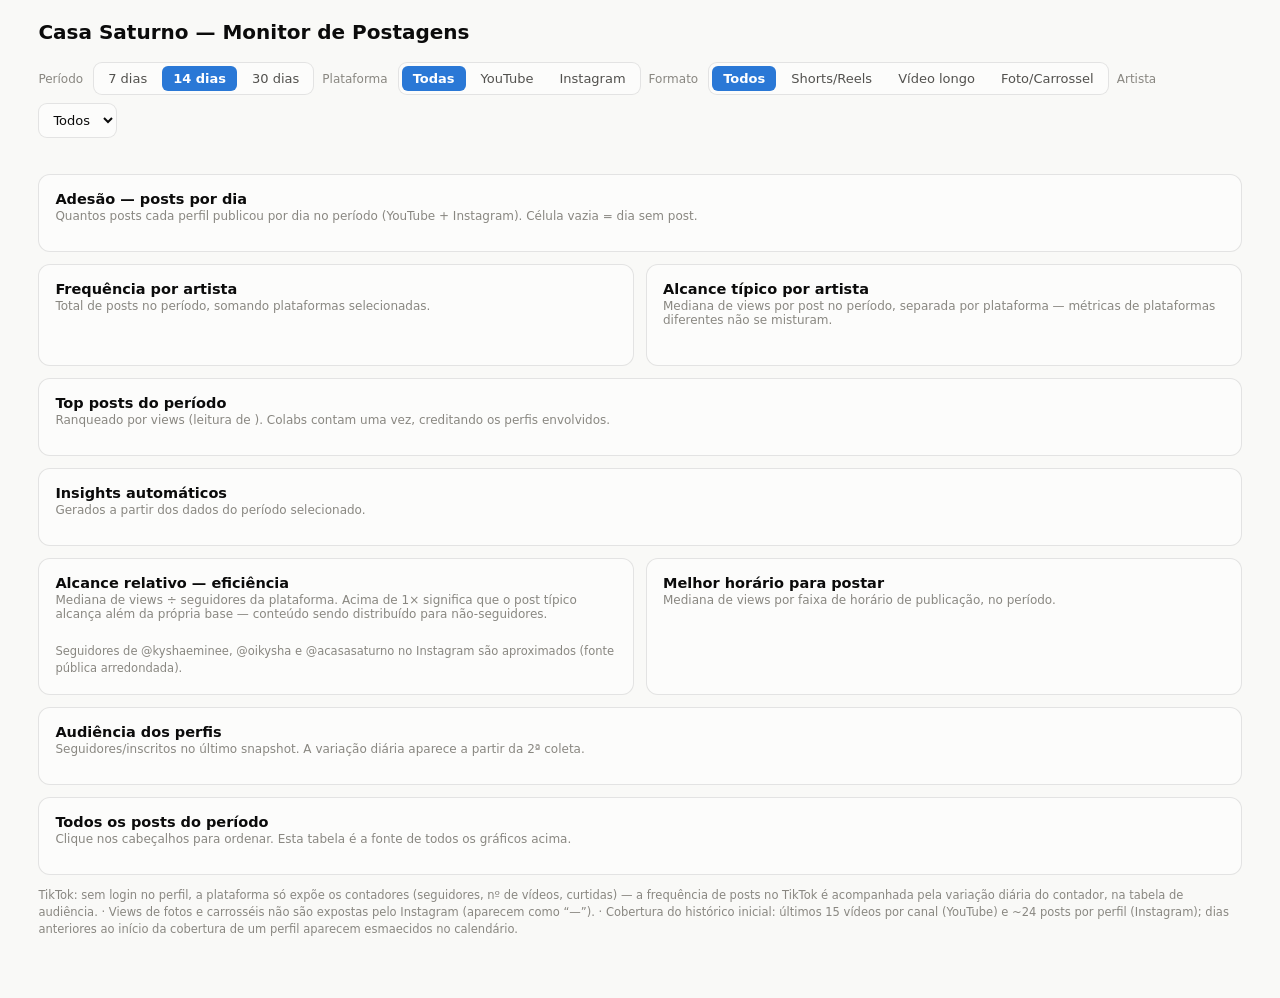
==== pipeline/painel_template.html @ 2ff4eaf6 "Pipeline versionado — bootstrap" ====
<!DOCTYPE html>
<html lang="pt-BR">
<head>
<meta charset="UTF-8">
<meta name="viewport" content="width=device-width, initial-scale=1.0">
<title>Casa Saturno — Monitor de Postagens</title>
<style>
.viz-root{
  color-scheme:light;
  --surface-1:#fcfcfb; --page:#f9f9f7;
  --ink-1:#0b0b0b; --ink-2:#52514e; --ink-3:#898781;
  --grid:#e1e0d9; --axis:#c3c2b7; --border:rgba(11,11,11,.10);
  --s-yt:#2a78d6; --s-ig:#eb6834; --s-tk:#1baf7a;
  --seq-100:#cde2fb; --seq-200:#9ec5f4; --seq-300:#6da7ec; --seq-450:#2a78d6; --seq-600:#184f95;
  --good:#0ca30c; --warning:#fab219; --serious:#ec835a; --critical:#d03b3b;
  --delta-good:#006300;
}
@media (prefers-color-scheme: dark){
  :root:where(:not([data-theme="light"])) .viz-root{
    color-scheme:dark;
    --surface-1:#1a1a19; --page:#0d0d0d;
    --ink-1:#ffffff; --ink-2:#c3c2b7; --ink-3:#898781;
    --grid:#2c2c2a; --axis:#383835; --border:rgba(255,255,255,.10);
    --s-yt:#3987e5; --s-ig:#d95926; --s-tk:#199e70;
    --seq-100:#0d366b; --seq-200:#184f95; --seq-300:#256abf; --seq-450:#3987e5; --seq-600:#86b6ef;
    --delta-good:#0ca30c;
  }
}
*{box-sizing:border-box;margin:0;padding:0}
body{font-family:system-ui,-apple-system,"Segoe UI",sans-serif;background:var(--page);color:var(--ink-1)}
.viz-root{background:var(--page);color:var(--ink-1);min-height:100vh;padding:20px clamp(12px,3vw,40px) 60px}
header{display:flex;flex-wrap:wrap;align-items:baseline;gap:10px 16px;margin-bottom:18px}
header h1{font-size:20px;font-weight:650}
header .sub{color:var(--ink-3);font-size:13px}
.filters{display:flex;flex-wrap:wrap;gap:8px;margin-bottom:18px;align-items:center}
.filters .lbl{font-size:12px;color:var(--ink-3);margin-right:2px}
.chipset{display:flex;gap:4px;background:var(--surface-1);border:1px solid var(--border);border-radius:9px;padding:3px}
.chip{border:none;background:transparent;color:var(--ink-2);font-size:13px;padding:5px 11px;border-radius:6px;cursor:pointer;font-family:inherit}
.chip.on{background:var(--seq-450);color:#fff;font-weight:600}
select{background:var(--surface-1);color:var(--ink-1);border:1px solid var(--border);border-radius:9px;padding:8px 10px;font-size:13px;font-family:inherit}
.kpis{display:grid;grid-template-columns:repeat(auto-fit,minmax(170px,1fr));gap:12px;margin-bottom:18px}
.tile{background:var(--surface-1);border:1px solid var(--border);border-radius:12px;padding:14px 16px}
.tile .lb{font-size:12.5px;color:var(--ink-2);margin-bottom:6px}
.tile .vl{font-size:30px;font-weight:650;line-height:1.05}
.tile .dt{font-size:12px;color:var(--ink-3);margin-top:5px}
.tile .dt .up{color:var(--delta-good);font-weight:600}
.tile .dt .down{color:var(--critical);font-weight:600}
.grid2{display:grid;grid-template-columns:1fr 1fr;gap:12px}
@media(max-width:900px){.grid2{grid-template-columns:1fr}}
.card{background:var(--surface-1);border:1px solid var(--border);border-radius:12px;padding:16px;margin-bottom:12px}
.card h2{font-size:14.5px;font-weight:650;margin-bottom:2px}
.card .hint{font-size:12px;color:var(--ink-3);margin-bottom:12px}
.legend{display:flex;gap:14px;font-size:12px;color:var(--ink-2);margin-bottom:10px;flex-wrap:wrap}
.legend .k{display:inline-flex;align-items:center;gap:5px}
.legend .sw{width:10px;height:10px;border-radius:2px;display:inline-block}
.legend .ln{width:14px;height:3px;border-radius:2px;display:inline-block}
table{width:100%;border-collapse:collapse;font-size:13px}
th{color:var(--ink-3);font-weight:600;text-align:left;padding:7px 8px;border-bottom:1px solid var(--grid);font-size:12px;cursor:pointer;white-space:nowrap}
td{padding:7px 8px;border-bottom:1px solid var(--grid);vertical-align:top}
td.num,th.num{text-align:right;font-variant-numeric:tabular-nums}
tr:hover td{background:color-mix(in oklab,var(--seq-100) 30%,transparent)}
a{color:inherit}
.pchip{display:inline-flex;align-items:center;gap:5px;font-size:12px;color:var(--ink-2);white-space:nowrap}
.pchip .dot{width:8px;height:8px;border-radius:50%}
.badge{display:inline-block;font-size:11px;font-weight:600;border-radius:5px;padding:1.5px 7px;white-space:nowrap}
.badge.hot{background:color-mix(in oklab,var(--good) 16%,transparent);color:var(--delta-good)}
.badge.colab{background:color-mix(in oklab,var(--seq-450) 14%,transparent);color:var(--seq-600)}
.insights{display:flex;flex-direction:column;gap:9px}
.insight{display:flex;gap:10px;font-size:13.5px;line-height:1.45;color:var(--ink-1)}
.insight .ic{flex:0 0 22px;height:22px;border-radius:6px;display:flex;align-items:center;justify-content:center;font-size:12px}
.ic.g{background:color-mix(in oklab,var(--good) 15%,transparent)}
.ic.w{background:color-mix(in oklab,var(--warning) 22%,transparent)}
.ic.r{background:color-mix(in oklab,var(--critical) 14%,transparent)}
.ic.b{background:color-mix(in oklab,var(--seq-450) 14%,transparent)}
.tooltip{position:fixed;pointer-events:none;background:var(--surface-1);border:1px solid var(--border);border-radius:9px;padding:9px 11px;font-size:12.5px;box-shadow:0 4px 16px rgba(0,0,0,.14);z-index:50;max-width:290px;display:none}
.tooltip .tv{font-weight:650;font-size:13.5px}
.tooltip .tl{color:var(--ink-2)}
.hm{display:grid;gap:2px;font-size:11px}
.hm .rowlb{color:var(--ink-2);font-size:12px;display:flex;align-items:center;padding-right:6px;white-space:nowrap}
.hm .cell{border-radius:4px;min-height:26px;display:flex;align-items:center;justify-content:center;font-weight:600;cursor:default}
.hm .collb{color:var(--ink-3);text-align:center;font-size:10.5px;padding-bottom:2px}
.footnote{font-size:11.5px;color:var(--ink-3);margin-top:10px;line-height:1.5}
.bars .brow{display:grid;grid-template-columns:150px 1fr 74px;align-items:center;gap:8px;margin-bottom:7px;font-size:13px}
.bars .blb{color:var(--ink-1);white-space:nowrap;overflow:hidden;text-overflow:ellipsis}
.bars .btrack{height:18px;display:flex;align-items:center}
.bars .bfill{height:18px;border-radius:0 4px 4px 0;min-width:2px}
.bars .bval{text-align:right;color:var(--ink-2);font-variant-numeric:tabular-nums;font-size:12.5px}
.toplist .titem{display:grid;grid-template-columns:26px 1fr auto;gap:10px;padding:8px 4px;border-bottom:1px solid var(--grid);align-items:center}
.toplist .rank{color:var(--ink-3);font-weight:600;font-size:13px;text-align:right}
.toplist .tmain{min-width:0}
.toplist .ttl{font-size:13.5px;white-space:nowrap;overflow:hidden;text-overflow:ellipsis}
.toplist .tmeta{font-size:12px;color:var(--ink-3);display:flex;gap:8px;flex-wrap:wrap;margin-top:2px}
.toplist .tviews{font-weight:650;font-size:14px;text-align:right;font-variant-numeric:tabular-nums}
.toplist .tsub{font-size:11px;color:var(--ink-3);text-align:right}

.grow{display:grid;grid-template-columns:150px 1fr;gap:8px;align-items:center;margin-bottom:9px}
.grow .glb{font-size:13px;white-space:nowrap;overflow:hidden;text-overflow:ellipsis}
.gline{display:grid;grid-template-columns:1fr 74px;align-items:center;gap:8px;margin-bottom:2px}
.gtrack{height:11px;display:flex;align-items:center}
.gfill{height:11px;border-radius:0 3px 3px 0;min-width:2px}
.gval{font-size:11.5px;color:var(--ink-2);font-variant-numeric:tabular-nums;text-align:right}
</style>
</head>
<body>
<div class="viz-root">
<header>
  <h1>Casa Saturno — Monitor de Postagens</h1>
  <span class="sub" id="subinfo"></span>
</header>

<div class="filters" role="toolbar" aria-label="Filtros">
  <span class="lbl">Período</span>
  <div class="chipset" id="fPeriodo">
    <button class="chip" data-v="7">7 dias</button>
    <button class="chip on" data-v="14">14 dias</button>
    <button class="chip" data-v="30">30 dias</button>
  </div>
  <span class="lbl">Plataforma</span>
  <div class="chipset" id="fPlat">
    <button class="chip on" data-v="*">Todas</button>
    <button class="chip" data-v="YouTube">YouTube</button>
    <button class="chip" data-v="Instagram">Instagram</button>
  </div>
  <span class="lbl">Formato</span>
  <div class="chipset" id="fFmt">
    <button class="chip on" data-v="*">Todos</button>
    <button class="chip" data-v="sr">Shorts/Reels</button>
    <button class="chip" data-v="vl">Vídeo longo</button>
    <button class="chip" data-v="fc">Foto/Carrossel</button>
  </div>
  <span class="lbl">Artista</span>
  <select id="fArt"><option value="*">Todos</option></select>
</div>

<div class="kpis" id="kpis"></div>

<div class="card">
  <h2>Adesão — posts por dia</h2>
  <div class="hint">Quantos posts cada perfil publicou por dia no período (YouTube + Instagram). Célula vazia = dia sem post.</div>
  <div id="heatmap"></div>
  <div class="footnote" id="hmNote"></div>
</div>

<div class="grid2">
  <div class="card">
    <h2>Frequência por artista</h2>
    <div class="hint">Total de posts no período, somando plataformas selecionadas.</div>
    <div class="legend" id="freqLegend"></div>
    <div class="bars" id="freqBars"></div>
  </div>
  <div class="card">
    <h2>Alcance típico por artista</h2>
    <div class="hint">Mediana de views por post no período, separada por plataforma — métricas de plataformas diferentes não se misturam.</div>
    <div class="legend" id="medLegend"></div>
    <div id="medBars"></div>
  </div>
</div>

<div class="card">
  <h2>Top posts do período</h2>
  <div class="hint">Ranqueado por views (leitura de <span id="topColeta"></span>). Colabs contam uma vez, creditando os perfis envolvidos.</div>
  <div class="toplist" id="topPosts"></div>
</div>

<div class="card">
  <h2>Insights automáticos</h2>
  <div class="hint">Gerados a partir dos dados do período selecionado.</div>
  <div class="insights" id="insights"></div>
</div>

<div class="grid2">
  <div class="card">
    <h2>Alcance relativo — eficiência</h2>
    <div class="hint">Mediana de views ÷ seguidores da plataforma. Acima de 1× significa que o post típico alcança além da própria base — conteúdo sendo distribuído para não-seguidores.</div>
    <div class="legend" id="relLegend"></div>
    <div id="relBars"></div>
    <div class="footnote">Seguidores de @kyshaeminee, @oikysha e @acasasaturno no Instagram são aproximados (fonte pública arredondada).</div>
  </div>
  <div class="card">
    <h2>Melhor horário para postar</h2>
    <div class="hint">Mediana de views por faixa de horário de publicação, no período.</div>
    <div class="bars" id="horaBars"></div>
  </div>
</div>

<div class="card">
  <h2>Audiência dos perfis</h2>
  <div class="hint">Seguidores/inscritos no último snapshot. A variação diária aparece a partir da 2ª coleta.</div>
  <div style="overflow-x:auto"><table id="tabCont"></table></div>
</div>

<div class="card">
  <h2>Todos os posts do período</h2>
  <div class="hint">Clique nos cabeçalhos para ordenar. Esta tabela é a fonte de todos os gráficos acima.</div>
  <div style="overflow-x:auto;max-height:480px;overflow-y:auto"><table id="tabPosts"></table></div>
</div>

<div class="footnote">
  TikTok: sem login no perfil, a plataforma só expõe os contadores (seguidores, nº de vídeos, curtidas) — a frequência de posts no TikTok é acompanhada pela variação diária do contador, na tabela de audiência. ·
  Views de fotos e carrosséis não são expostas pelo Instagram (aparecem como “—”). ·
  Cobertura do histórico inicial: últimos 15 vídeos por canal (YouTube) e ~24 posts por perfil (Instagram); dias anteriores ao início da cobertura de um perfil aparecem esmaecidos no calendário.
</div>
</div>
<div class="tooltip" id="tt"></div>
<script>
const DB = __DATA__;
const HOJE = "2026-08-18";
const ARTS = ["Kysha e Mine","Kysha","Mine","Evy Baddie","Fidelisx","Russin Oficial","Argentino","Kaka","Casa Saturno"];
const PCOL = {YouTube:"var(--s-yt)", Instagram:"var(--s-ig)", TikTok:"var(--s-tk)"};
// inicio de cobertura por (artista|plataforma) = data do post mais antigo não-fixado
const COV = {};
DB.posts.filter(p=>!p.fx).forEach(p=>{
  const k=p.a+"|"+p.p;
  if(!COV[k]||p.d<COV[k]) COV[k]=p.d;
});
let F = {per:14, plat:"*", art:"*", fmt:"*"};

const $=id=>document.getElementById(id);
const fmt=n=>n>=1e6?(n/1e6).toFixed(1).replace(".",",")+" mi":n>=1e3?(n/1e3).toFixed(n>=1e4?0:1).replace(".",",")+" mil":String(n);
const fmtI=n=>n.toLocaleString("pt-BR");
const dshort=d=>d.slice(8,10)+"/"+d.slice(5,7);
const addDays=(iso,n)=>{const dt=new Date(iso+"T12:00:00Z");dt.setUTCDate(dt.getUTCDate()+n);return dt.toISOString().slice(0,10);};
const median=a=>{if(!a.length)return 0;const s=[...a].sort((x,y)=>x-y);const m=Math.floor(s.length/2);return s.length%2?s[m]:(s[m-1]+s[m])/2;};

function periodo(){ return {ini:addDays(HOJE,-(F.per-1)), fim:HOJE}; }
function posts(){ // posts filtrados do período (exclui fixados fora do range naturalmente via data)
  const {ini,fim}=periodo();
  const fc=t=>["Short","Reel","Reel/Video"].includes(t)?"sr":t==="Vídeo longo"?"vl":"fc";
  return DB.posts.filter(p=>p.d>=ini&&p.d<=fim
    &&(F.plat==="*"||p.p===F.plat)
    &&(F.fmt==="*"||fc(p.t)===F.fmt)
    &&(F.art==="*"||p.a===F.art));
}
function dedup(list){ // colabs: 1 por id, credita perfis
  const m={};
  list.forEach(p=>{
    if(!m[p.id]) m[p.id]={...p, perfis:[p.a]};
    else { m[p.id].perfis.push(p.a); m[p.id].v=Math.max(m[p.id].v,p.v); }
  });
  return Object.values(m);
}

// ---------- tooltip ----------
const tt=$("tt");
function showTT(ev,html){ tt.innerHTML=html; tt.style.display="block"; moveTT(ev); }
function moveTT(ev){ const w=tt.offsetWidth,h=tt.offsetHeight;
  let x=ev.clientX+14,y=ev.clientY+12;
  if(x+w>innerWidth-8)x=ev.clientX-w-10; if(y+h>innerHeight-8)y=ev.clientY-h-10;
  tt.style.left=x+"px"; tt.style.top=y+"px"; }
function hideTT(){ tt.style.display="none"; }
function bindTT(el,html){ el.addEventListener("pointermove",e=>showTT(e,html)); el.addEventListener("pointerleave",hideTT); }

// ---------- KPIs ----------
function kpis(){
  const ps=posts(), dd=dedup(ps);
  const views=dd.reduce((s,p)=>s+p.v,0);
  const artsAtivos=new Set(ps.map(p=>p.a));
  const artsSel = F.art==="*" ? ARTS : [F.art];
  // sem postar ha 2+ dias (nas plataformas selecionadas)
  const lim=addDays(HOJE,-1);
  const inativos=artsSel.filter(a=>!DB.posts.some(p=>p.a===a&&p.d>=lim&&(F.plat==="*"||p.p===F.plat)));
  const medV=median(dd.filter(p=>p.v>0).map(p=>p.v));
  $("kpis").innerHTML=`
    <div class="tile"><div class="lb">Posts no período</div><div class="vl">${fmtI(dd.length)}</div><div class="dt">${fmtI(ps.length)} publicações contando colabs</div></div>
    <div class="tile"><div class="lb">Views acumuladas</div><div class="vl">${fmt(views)}</div><div class="dt">soma dos posts do período</div></div>
    <div class="tile"><div class="lb">Alcance típico</div><div class="vl">${fmt(Math.round(medV))}</div><div class="dt">mediana de views por post</div></div>
    <div class="tile"><div class="lb">Perfis ativos</div><div class="vl">${artsAtivos.size}<span style="font-size:16px;color:var(--ink-3)">/${artsSel.length}</span></div>
      <div class="dt">${inativos.length? "<span class='down'>"+inativos.length+" sem postar há 2+ dias</span>":"<span class='up'>todos postaram nas últimas 48h</span>"}</div></div>`;
}

// ---------- Heatmap ----------
function heatmap(){
  const {ini}=periodo();
  const dias=[]; for(let i=0;i<F.per;i++) dias.push(addDays(ini,i));
  const show = Math.min(F.per, 14); // mostra no máx. 14 colunas
  const ds = dias.slice(-show);
  const artsSel = F.art==="*" ? ARTS : [F.art];
  const cnt={};
  posts().forEach(p=>{ const k=p.a+"|"+p.d; cnt[k]=(cnt[k]||0)+1; });
  const max=Math.max(1,...Object.values(cnt));
  const grid=$("heatmap");
  grid.className="hm";
  grid.style.gridTemplateColumns=`minmax(110px,150px) repeat(${ds.length},1fr)`;
  let html=`<div></div>`+ds.map(d=>`<div class="collb">${dshort(d)}</div>`).join("");
  grid.innerHTML=html;
  artsSel.forEach(a=>{
    const row=document.createElement("div"); row.className="rowlb"; row.textContent=a; grid.appendChild(row);
    ds.forEach(d=>{
      const v=cnt[a+"|"+d]||0;
      // cobertura: existe alguma plataforma monitorada cujo histórico já alcança esse dia?
      const plats = F.plat==="*"?["YouTube","Instagram"]:[F.plat];
      const cob = plats.some(pl=>COV[a+"|"+pl] && COV[a+"|"+pl]<=d);
      const cell=document.createElement("div"); cell.className="cell";
      if(!cob){ cell.style.background="transparent"; cell.style.border="1px dashed var(--grid)"; cell.style.opacity=".45"; }
      else if(v===0){ cell.style.background="color-mix(in oklab, var(--grid) 42%, transparent)"; }
      else{
        const steps=["var(--seq-100)","var(--seq-200)","var(--seq-300)","var(--seq-450)","var(--seq-600)"];
        const idx=Math.min(steps.length-1, Math.ceil(v/max*steps.length)-1);
        cell.style.background=steps[idx];
        cell.textContent=v;
        cell.style.color = idx>=2 ? "#fff" : "var(--ink-1)";
      }
      bindTT(cell, `<div class="tv">${v} post${v===1?"":"s"}</div><div class="tl">${a} · ${dshort(d)}${cob?"":" · sem cobertura de histórico"}</div>`);
      grid.appendChild(cell);
    });
  });
  $("hmNote").textContent = F.per>14 ? "Mostrando os últimos 14 dias do período de "+F.per+" (limite visual do calendário)." : "";
}

// ---------- Barras genéricas ----------
function bars(el, rows, colorFn, valFmt){
  const max=Math.max(1,...rows.map(r=>r.v));
  el.innerHTML=rows.map(r=>`
    <div class="brow">
      <div class="blb" title="${r.l}">${r.l}</div>
      <div class="btrack">${r.segs
        ? r.segs.map(s=>`<div class="bfill" data-tt="${s.tt}" style="width:${s.v/max*100}%;background:${s.c};border-radius:0"></div>`).join("")
        : `<div class="bfill" style="width:${r.v/max*100}%;background:${colorFn(r)}"></div>`}
      </div>
      <div class="bval">${valFmt(r.v)}</div>
    </div>`).join("");
  el.querySelectorAll("[data-tt]").forEach(seg=>bindTT(seg, seg.dataset.tt));
}

function freq(){
  const ps=posts();
  const artsSel = F.art==="*" ? ARTS : [F.art];
  const rows=artsSel.map(a=>{
    const mine=ps.filter(p=>p.a===a);
    const yt=mine.filter(p=>p.p==="YouTube").length, ig=mine.filter(p=>p.p==="Instagram").length;
    const segs=[];
    if(yt) segs.push({v:yt,c:PCOL.YouTube,tt:`<div class='tv'>${yt} no YouTube</div><div class='tl'>${a}</div>`});
    if(ig) segs.push({v:ig,c:PCOL.Instagram,tt:`<div class='tv'>${ig} no Instagram</div><div class='tl'>${a}</div>`});
    // gap de 2px entre segmentos via margem
    segs.forEach((s,i)=>{ if(i>0) s.ml=1; });
    return {l:a, v:mine.length, segs:segs.length?segs:null};
  }).sort((x,y)=>y.v-x.v);
  bars($("freqBars"), rows, ()=> "var(--seq-450)", v=>fmtI(v)+(v===1?" post":" posts"));
  // gaps entre segmentos
  $("freqBars").querySelectorAll(".btrack").forEach(tr=>{
    [...tr.children].forEach((c,i)=>{ if(i>0) c.style.marginLeft="2px";
      if(i===tr.children.length-1) c.style.borderRadius="0 4px 4px 0"; });
  });
  $("freqLegend").innerHTML = F.plat==="*" ?
    `<span class="k"><span class="sw" style="background:${PCOL.YouTube}"></span>YouTube</span>
     <span class="k"><span class="sw" style="background:${PCOL.Instagram}"></span>Instagram</span>` : "";
}

function groupedBars(el, legEl, rows, valFmt){
  // rows: [{a, vals:[{p, v, extra}]}] — escala única pelo maior valor
  const max=Math.max(1,...rows.flatMap(r=>r.vals.map(x=>x.v)));
  el.innerHTML=rows.map(r=>`
    <div class="grow">
      <div class="glb" title="${r.a}">${r.a}</div>
      <div>${r.vals.map(x=>`
        <div class="gline">
          <div class="gtrack"><div class="gfill" data-tt="<div class='tv'>${valFmt(x.v)}</div><div class='tl'>${r.a} · ${x.p}${x.extra||""}</div>" style="width:${x.v/max*100}%;background:${PCOL[x.p]}"></div></div>
          <div class="gval">${valFmt(x.v)}</div>
        </div>`).join("")}
      </div>
    </div>`).join("");
  el.querySelectorAll("[data-tt]").forEach(seg=>bindTT(seg, seg.dataset.tt));
  const plats=["YouTube","Instagram","TikTok"].filter(p=>rows.some(r=>r.vals.some(x=>x.p===p)));
  legEl.innerHTML = plats.length>1 ? plats.map(p=>`<span class="k"><span class="sw" style="background:${PCOL[p]}"></span>${p}</span>`).join("") : "";
}
function medPorPlat(){
  const ps=posts().filter(p=>p.v>0);
  const artsSel = F.art==="*" ? ARTS : [F.art];
  const plats = F.plat==="*" ? ["YouTube","Instagram"] : [F.plat];
  return artsSel.map(a=>{
    const vals=plats.map(pl=>{
      const vs=ps.filter(p=>p.a===a&&p.p===pl).map(p=>p.v);
      return vs.length?{p:pl,v:Math.round(median(vs)),n:vs.length}:null;
    }).filter(Boolean);
    return vals.length?{a,vals}:null;
  }).filter(Boolean);
}
function medViews(){
  const rows=medPorPlat().map(r=>({a:r.a,vals:r.vals.map(x=>({...x,extra:" · "+x.n+" posts"}))}))
    .sort((x,y)=>Math.max(...y.vals.map(v=>v.v))-Math.max(...x.vals.map(v=>v.v)));
  groupedBars($("medBars"), $("medLegend"), rows, fmt);
}
function relViews(){
  const FOLW={};
  DB.contadores.forEach(c=>{FOLW[c.a+"|"+c.p]=c.seg;});
  const rows=medPorPlat().map(r=>{
    const vals=r.vals.map(x=>{
      const seg=FOLW[r.a+"|"+x.p];
      return seg?{p:x.p, v:x.v/seg, extra:" · "+fmt(x.v)+" views / "+fmt(seg)+" seguidores"}:null;
    }).filter(Boolean);
    return vals.length?{a:r.a,vals}:null;
  }).filter(Boolean)
    .sort((x,y)=>Math.max(...y.vals.map(v=>v.v))-Math.max(...x.vals.map(v=>v.v)));
  groupedBars($("relBars"), $("relLegend"), rows, v=>(v>=10?v.toFixed(0):v>=0.2?v.toFixed(1):v.toFixed(2)).replace(".",",")+"\u00d7");
}</script>
<script>
// ---------- Top posts ----------
function topPosts(){
  const dd=dedup(posts()).filter(p=>p.v>0).sort((a,b)=>b.v-a.v).slice(0,10);
  // mediana por artista p/ badge "acima do normal"
  const medArt={};
  ARTS.forEach(a=>{ medArt[a]=median(dedup(posts()).filter(p=>p.a===a&&p.v>0).map(p=>p.v)); });
  const el=$("topPosts");
  el.innerHTML="";
  dd.forEach((p,i)=>{
    const div=document.createElement("div"); div.className="titem";
    const hot = medArt[p.a]>0 && p.v>=2*medArt[p.a] && dedup(posts()).filter(x=>x.a===p.a&&x.v>0).length>=4;
    const rank=document.createElement("div"); rank.className="rank"; rank.textContent=(i+1);
    const main=document.createElement("div"); main.className="tmain";
    const ttl=document.createElement("div"); ttl.className="ttl";
    const lk=document.createElement("a"); lk.href=p.u; lk.target="_blank"; lk.rel="noopener";
    lk.textContent=p.ti||"(sem título)"; ttl.appendChild(lk);
    const meta=document.createElement("div"); meta.className="tmeta";
    const chip=document.createElement("span"); chip.className="pchip";
    const dot=document.createElement("span"); dot.className="dot"; dot.style.background=PCOL[p.p];
    chip.appendChild(dot); chip.appendChild(document.createTextNode(p.p+" · "+p.perfis.join(" + ")+" · "+dshort(p.d)+" "+p.h));
    meta.appendChild(chip);
    if(p.perfis.length>1){const b=document.createElement("span");b.className="badge colab";b.textContent="colab";meta.appendChild(b);}
    if(hot){const b=document.createElement("span");b.className="badge hot";b.textContent="acima do normal do perfil";meta.appendChild(b);}
    main.appendChild(ttl); main.appendChild(meta);
    const right=document.createElement("div");
    right.innerHTML=`<div class="tviews">${fmt(p.v)}</div><div class="tsub">${fmtI(p.l)} likes${p.c?" · "+fmtI(p.c)+" com.":""}</div>`;
    div.appendChild(rank);div.appendChild(main);div.appendChild(right);
    el.appendChild(div);
  });
  if(!dd.length) el.innerHTML="<div class='hint'>Sem posts com views no período/filtro selecionado.</div>";
}

// ---------- Insights ----------
function insights(){
  const dd=dedup(posts()); const out=[];
  const add=(cls,icon,html)=>out.push(`<div class="insight"><div class="ic ${cls}">${icon}</div><div>${html}</div></div>`);
  const comViews=dd.filter(p=>p.v>0);
  // 1. destaque
  if(comViews.length){
    const top=comViews.reduce((a,b)=>a.v>b.v?a:b);
    add("g","★",`<strong>Post do período:</strong> “${top.ti}” (${top.perfis.join(" + ")}, ${top.p}, ${dshort(top.d)}) — <strong>${fmt(top.v)} views</strong> e ${fmtI(top.l)} likes.`);
  }
  // 2. acima do normal
  const medArt={};
  ARTS.forEach(a=>{ const vs=comViews.filter(p=>p.a===a).map(p=>p.v); if(vs.length>=4) medArt[a]=median(vs); });
  const hots=comViews.filter(p=>medArt[p.a]&&p.v>=2*medArt[p.a]).sort((a,b)=>b.v/medArt[b.a]-a.v/medArt[a.a]);
  if(hots.length){
    const h=hots[0];
    add("g","▲",`<strong>${hots.length} post${hots.length>1?"s rodaram":" rodou"} acima do normal</strong> (2× a mediana do próprio perfil). Maior salto: “${h.ti}” de ${h.a} fez <strong>${(h.v/medArt[h.a]).toFixed(1).replace(".",",")}×</strong> o alcance típico do perfil — vale entender o formato e repetir.`);
  }
  // 3. inatividade
  const lim=addDays(HOJE,-1);
  const artsSel=F.art==="*"?ARTS:[F.art];
  const inat=artsSel.map(a=>{
    const ult=DB.posts.filter(p=>p.a===a&&(F.plat==="*"||p.p===F.plat)&&!p.fx).map(p=>p.d).sort().pop();
    return {a, ult};
  }).filter(x=>x.ult&&x.ult<lim);
  if(inat.length) add("r","!",`<strong>Sem postar há 2+ dias:</strong> ${inat.map(x=>`${x.a} (último em ${dshort(x.ult)})`).join(", ")}.`);
  // 4. consistencia
  if(F.art==="*"){
    const diasPorArt={};
    posts().forEach(p=>{ (diasPorArt[p.a]=diasPorArt[p.a]||new Set()).add(p.d); });
    const rank=Object.entries(diasPorArt).map(([a,s])=>[a,s.size]).sort((x,y)=>y[1]-x[1]);
    if(rank.length){
      add("b","◆",`<strong>Mais consistente:</strong> ${rank[0][0]} postou em <strong>${rank[0][1]} dos ${Math.min(F.per,14+F.per-14)} dias</strong> do período${rank[1]?`; ${rank[1][0]} vem logo atrás com ${rank[1][1]}`:""}.`);
    }
  }
  // 5. horario
  const faixas={"manhã (6–12h)":[6,12],"tarde (12–18h)":[12,18],"noite (18–24h)":[18,24]};
  const medF=Object.entries(faixas).map(([n,[i,f]])=>{
    const vs=comViews.filter(p=>{const h=+p.h.slice(0,2);return h>=i&&h<f;}).map(p=>p.v);
    return {n, m:median(vs), q:vs.length};
  }).filter(x=>x.q>=5).sort((a,b)=>b.m-a.m);
  if(medF.length>=2){
    const pct=Math.round((medF[0].m/medF[medF.length-1].m-1)*100);
    add("b","◔",`<strong>Horário rende diferente:</strong> posts da ${medF[0].n} têm mediana de ${fmt(Math.round(medF[0].m))} views — ${pct}% acima da faixa mais fraca (${medF[medF.length-1].n}).`);
  }
  // 6. colabs
  const colabs=dd.filter(p=>p.perfis.length>1&&p.v>0);
  const solo=dd.filter(p=>p.perfis.length===1&&p.v>0);
  if(colabs.length>=3&&solo.length>=5){
    const mc=median(colabs.map(p=>p.v)), ms=median(solo.map(p=>p.v));
    if(mc>ms*1.3) add("g","⇄",`<strong>Colabs puxam alcance:</strong> mediana de ${fmt(Math.round(mc))} views contra ${fmt(Math.round(ms))} dos posts solo (${(mc/ms).toFixed(1).replace(".",",")}×) no período.`);
  }
  // 7. eficiencia
  if(F.art==="*"){
    const FOLW={}; DB.contadores.forEach(c=>{FOLW[c.a+"|"+c.p]=c.seg;});
    const effs=[];
    ARTS.forEach(a=>["YouTube","Instagram"].forEach(pl=>{
      const vs=comViews.filter(p=>p.a===a&&p.p===pl).map(p=>p.v);
      const seg=FOLW[a+"|"+pl];
      if(vs.length>=4&&seg) effs.push({a,pl,e:median(vs)/seg});
    }));
    effs.sort((x,y)=>y.e-x.e);
    if(effs.length&&effs[0].e>1.5){
      const e=effs[0];
      add("g","◎",`<strong>Alcance mais eficiente:</strong> ${e.a} no ${e.pl} — o post típico alcança <strong>${e.e.toFixed(1).replace(".",",")}×</strong> a base de seguidores do perfil. O algoritmo está distribuindo esse conteúdo para fora da bolha.`);
    }
  }
  $("insights").innerHTML=out.join("")||"<div class='hint'>Sem dados suficientes no filtro atual.</div>";
}

// ---------- Horários ----------
function horarios(){
  const comViews=dedup(posts()).filter(p=>p.v>0);
  const faixas=[["0–6h",0,6],["6–9h",6,9],["9–12h",9,12],["12–15h",12,15],["15–18h",15,18],["18–21h",18,21],["21–24h",21,24]];
  const rows=faixas.map(([n,i,f])=>{
    const vs=comViews.filter(p=>{const h=+p.h.slice(0,2);return h>=i&&h<f;}).map(p=>p.v);
    return {l:n+" · "+vs.length+" post"+(vs.length===1?"":"s"), v:Math.round(median(vs)), q:vs.length};
  }).filter(r=>r.v>0&&r.q>=5);
  bars($("horaBars"), rows, ()=>"var(--seq-450)", fmt);
}

// ---------- Contadores ----------
function contadores(){
  const t=$("tabCont");
  const rows=DB.contadores.filter(c=>F.art==="*"||c.a===F.art);
  t.innerHTML="<tr><th>Perfil</th><th>Plataforma</th><th class='num'>Seguidores</th><th class='num'>Total de posts</th><th class='num'>Δ dia</th></tr>"+
    rows.sort((a,b)=>b.seg-a.seg).map(c=>
      `<tr><td>${c.a} <span style="color:var(--ink-3)">@${c.h}</span></td>
       <td><span class="pchip"><span class="dot" style="background:${PCOL[c.p]}"></span>${c.p}</span></td>
       <td class="num">${fmt(c.seg)}</td><td class="num">${c.tot?fmtI(c.tot):"—"}</td>
       <td class="num" style="color:var(--ink-3)">1ª coleta</td></tr>`).join("");
}

// ---------- Tabela ----------
let sortK="v", sortAsc=false;
function tabela(){
  const dd=dedup(posts());
  const cols=[["d","Data"],["a","Perfis"],["p","Plataforma"],["t","Tipo"],["ti","Título/Legenda"],["v","Views"],["l","Likes"],["c","Coment."]];
  dd.sort((a,b)=>{
    let x=a[sortK],y=b[sortK];
    if(sortK==="a"){x=a.perfis.join();y=b.perfis.join();}
    if(typeof x==="string") return sortAsc?x.localeCompare(y):y.localeCompare(x);
    return sortAsc?x-y:y-x;
  });
  const t=$("tabPosts");
  t.innerHTML="<tr>"+cols.map(([k,n])=>`<th class="${['v','l','c'].includes(k)?'num':''}" data-k="${k}">${n}${sortK===k?(sortAsc?" ↑":" ↓"):""}</th>`).join("")+"</tr>";
  dd.forEach(p=>{
    const tr=document.createElement("tr");
    const tdT=document.createElement("td");
    const a=document.createElement("a");a.href=p.u;a.target="_blank";a.rel="noopener";
    a.textContent=p.ti||"(sem título)";tdT.appendChild(a);
    if(p.fx){const b=document.createElement("span");b.className="badge colab";b.textContent="fixado";b.style.marginLeft="6px";tdT.appendChild(b);}
    tr.innerHTML=`<td style="white-space:nowrap">${dshort(p.d)} ${p.h}</td><td>${p.perfis.join(" + ")}</td>
      <td><span class="pchip"><span class="dot" style="background:${PCOL[p.p]}"></span>${p.p}</span></td><td>${p.t}</td>`;
    tr.appendChild(tdT);
    tr.innerHTML+=`<td class="num">${p.v?fmtI(p.v):"—"}</td><td class="num">${fmtI(p.l)}</td><td class="num">${p.c?fmtI(p.c):"—"}</td>`;
    t.appendChild(tr);
  });
  t.querySelectorAll("th").forEach(th=>th.onclick=()=>{
    const k=th.dataset.k;
    if(sortK===k) sortAsc=!sortAsc; else {sortK=k;sortAsc=false;}
    tabela();
  });
}

// ---------- Render geral ----------
function render(){
  kpis();heatmap();freq();medViews();relViews();topPosts();insights();horarios();contadores();tabela();
  const {ini,fim}=periodo();
  $("subinfo").textContent=`Período: ${dshort(ini)} a ${dshort(fim)} · Última coleta: ${DB.coleta.slice(8,10)}/${DB.coleta.slice(5,7)} ${DB.coleta.slice(11)}`;
  $("topColeta").textContent=DB.coleta.slice(8,10)+"/"+DB.coleta.slice(5,7)+" "+DB.coleta.slice(11);
}
// filtros
document.querySelectorAll("#fPeriodo .chip").forEach(b=>b.onclick=()=>{
  document.querySelectorAll("#fPeriodo .chip").forEach(x=>x.classList.remove("on"));
  b.classList.add("on");F.per=+b.dataset.v;render();});
document.querySelectorAll("#fPlat .chip").forEach(b=>b.onclick=()=>{
  document.querySelectorAll("#fPlat .chip").forEach(x=>x.classList.remove("on"));
  b.classList.add("on");F.plat=b.dataset.v;render();});
document.querySelectorAll("#fFmt .chip").forEach(b=>b.onclick=()=>{
  document.querySelectorAll("#fFmt .chip").forEach(x=>x.classList.remove("on"));
  b.classList.add("on");F.fmt=b.dataset.v;render();});
ARTS.forEach(a=>{const o=document.createElement("option");o.value=a;o.textContent=a;$("fArt").appendChild(o);});
$("fArt").onchange=e=>{F.art=e.target.value;render();};
render();
</script>
</body>
</html>
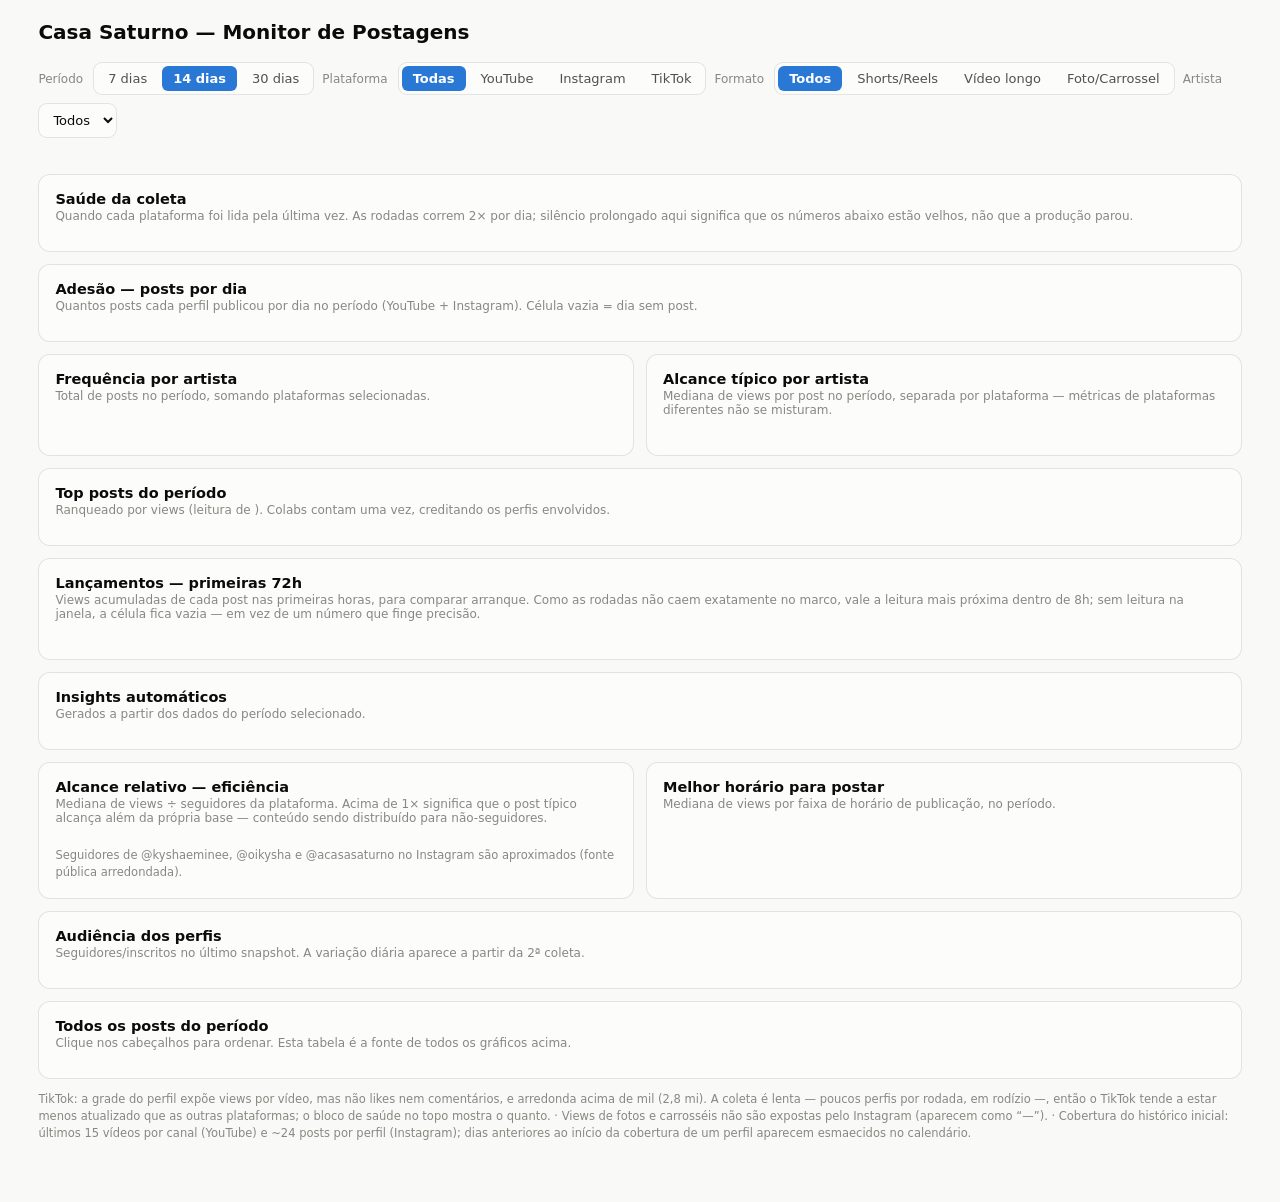
==== commit 7c3864ba: "Painel: saude da coleta e lancamentos nas primeiras 72h" ====
--- a/pipeline/painel_template.html
+++ b/pipeline/painel_template.html
@@ -99,6 +99,29 @@
 .gtrack{height:11px;display:flex;align-items:center}
 .gfill{height:11px;border-radius:0 3px 3px 0;min-width:2px}
 .gval{font-size:11.5px;color:var(--ink-2);font-variant-numeric:tabular-nums;text-align:right}
+
+/* saude da coleta */
+.saudegrid{display:grid;grid-template-columns:repeat(auto-fit,minmax(200px,1fr));gap:10px}
+.sd{border:1px solid var(--border);border-radius:10px;padding:12px 14px;background:var(--page)}
+.sd .top{display:flex;align-items:center;gap:7px;margin-bottom:8px}
+.sd .dot{width:9px;height:9px;border-radius:2px;flex:none}
+.sd .nome{font-size:13px;font-weight:600}
+.sd .quando{font-size:22px;font-weight:650;line-height:1.05;font-variant-numeric:tabular-nums}
+.sd .det{font-size:11.5px;color:var(--ink-3);margin-top:5px}
+.sd .est{display:inline-flex;align-items:center;gap:5px;font-size:11.5px;font-weight:600;margin-top:9px;
+         padding:3px 9px;border-radius:20px;color:var(--ink-1);
+         background:color-mix(in srgb,var(--c) 16%,transparent);
+         border:1px solid color-mix(in srgb,var(--c) 45%,transparent)}
+.sd .est .ic{font-size:10.5px;line-height:1;color:var(--c)}
+.est.ok{--c:var(--good)} .est.wa{--c:var(--warning)}
+.est.se{--c:var(--serious)} .est.cr{--c:var(--critical)}
+/* lancamentos */
+.lanc td.mk{font-variant-numeric:tabular-nums}
+.lanc .vazio{color:var(--ink-3)}
+.lanc td:first-child{max-width:320px}
+.lanc .tit,.lanc .art{display:block;overflow:hidden;text-overflow:ellipsis;white-space:nowrap}
+.lanc .art{font-size:11.5px;color:var(--ink-3)}
+@media(max-width:600px){.lanc td:first-child{max-width:150px}}
 </style>
 </head>
 <body>
@@ -120,6 +143,7 @@
     <button class="chip on" data-v="*">Todas</button>
     <button class="chip" data-v="YouTube">YouTube</button>
     <button class="chip" data-v="Instagram">Instagram</button>
+    <button class="chip" data-v="TikTok">TikTok</button>
   </div>
   <span class="lbl">Formato</span>
   <div class="chipset" id="fFmt">
@@ -133,6 +157,12 @@
 </div>
 
 <div class="kpis" id="kpis"></div>
+
+<div class="card">
+  <h2>Saúde da coleta</h2>
+  <div class="hint">Quando cada plataforma foi lida pela última vez. As rodadas correm 2× por dia; silêncio prolongado aqui significa que os números abaixo estão velhos, não que a produção parou.</div>
+  <div class="saudegrid" id="saude"></div>
+</div>
 
 <div class="card">
   <h2>Adesão — posts por dia</h2>
@@ -163,6 +193,13 @@
 </div>
 
 <div class="card">
+  <h2>Lançamentos — primeiras 72h</h2>
+  <div class="hint">Views acumuladas de cada post nas primeiras horas, para comparar arranque. Como as rodadas não caem exatamente no marco, vale a leitura mais próxima dentro de 8h; sem leitura na janela, a célula fica vazia — em vez de um número que finge precisão.</div>
+  <div style="overflow-x:auto"><table class="lanc" id="tabLanc"></table></div>
+  <div class="footnote" id="lancNote"></div>
+</div>
+
+<div class="card">
   <h2>Insights automáticos</h2>
   <div class="hint">Gerados a partir dos dados do período selecionado.</div>
   <div class="insights" id="insights"></div>
@@ -196,7 +233,7 @@
 </div>
 
 <div class="footnote">
-  TikTok: sem login no perfil, a plataforma só expõe os contadores (seguidores, nº de vídeos, curtidas) — a frequência de posts no TikTok é acompanhada pela variação diária do contador, na tabela de audiência. ·
+  TikTok: a grade do perfil expõe views por vídeo, mas não likes nem comentários, e arredonda acima de mil (2,8 mi). A coleta é lenta — poucos perfis por rodada, em rodízio —, então o TikTok tende a estar menos atualizado que as outras plataformas; o bloco de saúde no topo mostra o quanto. ·
   Views de fotos e carrosséis não são expostas pelo Instagram (aparecem como “—”). ·
   Cobertura do histórico inicial: últimos 15 vídeos por canal (YouTube) e ~24 posts por perfil (Instagram); dias anteriores ao início da cobertura de um perfil aparecem esmaecidos no calendário.
 </div>
@@ -551,9 +588,65 @@
   });
 }
 
+// ---------- Saude da coleta ----------
+function saude(){
+  const agora=new Date(DB.coleta.replace(" ","T"));
+  $("saude").innerHTML=(DB.saude||[]).map(s=>{
+    const h = s.ul ? (agora-new Date(s.ul.replace(" ","T")))/36e5 : null;
+    let est,cls,ic;
+    if(h===null)      {est="sem leitura";    cls="cr"; ic="\u2715";}
+    else if(h<=26)    {est="em dia";         cls="ok"; ic="\u2713";}
+    else if(h<=50)    {est="atrasado";       cls="wa"; ic="!";}
+    else if(h<=120)   {est="muito atrasado"; cls="se"; ic="!!";}
+    else              {est="parado";         cls="cr"; ic="\u2715";}
+    const quando = h===null ? "\u2014"
+      : h<1  ? "agora h\u00e1 pouco"
+      : h<24 ? "h\u00e1 "+Math.round(h)+"h"
+      : "h\u00e1 "+Math.floor(h/24)+"d "+Math.round(h%24)+"h";
+    const carimbo = s.ul ? dshort(s.ul.slice(0,10))+" "+s.ul.slice(11) : "nunca lido";
+    return `<div class="sd"><div class="top"><span class="dot" style="background:${PCOL[s.p]||"var(--ink-3)"}"></span><span class="nome">${s.p}</span></div>`
+      + `<div class="quando">${quando}</div>`
+      + `<div class="det">${carimbo} \u00b7 ${fmtI(s.n)} posts na base</div>`
+      + `<div class="est ${cls}"><span class="ic">${ic}</span>${est}</div></div>`;
+  }).join("") || `<div class="det">sem dados de leitura</div>`;
+}
+
+// ---------- Lancamentos: primeiras 72h ----------
+function lancamentos(){
+  // colabs: um post aparece uma vez, creditando os perfis envolvidos (como no Top posts)
+  const bruto=(DB.lanc||[]).filter(x=>(F.plat==="*"||x.p===F.plat) && (F.art==="*"||x.a===F.art));
+  const m={}; bruto.forEach(x=>{
+    const k=x.p+"|"+x.id;
+    if(!m[k]) m[k]={...x, perfis:[x.a]};
+    else { m[k].perfis.push(x.a);
+           m[k].v=Math.max(m[k].v,x.v);
+           m[k].mh=(m[k].m||[]).map((v,i)=> v==null?(x.mh||[])[i]:(m[k].mh||[])[i]);
+           m[k].m=m[k].m.map((v,i)=> v==null?x.m[i] : (x.m[i]==null?v:Math.max(v,x.m[i]))); }
+  });
+  const L=Object.values(m).sort((a,b)=>(b.m[0]||0)-(a.m[0]||0));
+  // a leitura raramente cai no marco exato: o title diz a idade real, para o
+  // numero nunca fingir uma precisao que a cadencia das rodadas nao permite
+  const cel=(v,i)=> v==null ? `<td class="num mk vazio">\u2014</td>`
+    : `<td class="num mk" title="leitura feita ${i}h ap\u00f3s a publica\u00e7\u00e3o">${fmtI(v)}</td>`;
+  const linhas=L.slice(0,25).map(x=>{
+    const tit=x.ti||x.id;
+    return `<tr><td><a href="${x.u}" target="_blank" rel="noopener"><span class="tit">${tit}</span></a>`
+      + `<span class="art"><span class="dot" style="display:inline-block;width:7px;height:7px;border-radius:2px;background:${PCOL[x.p]};margin-right:5px"></span>${(x.perfis||[x.a]).join(" + ")} \u00b7 ${x.t||""}</span></td>`
+      + `<td class="num">${dshort(x.d)} ${x.h}</td>` + cel(x.m[0],(x.mh||[])[0]) + cel(x.m[1],(x.mh||[])[1]) + cel(x.m[2],(x.mh||[])[2])
+      + `<td class="num mk">${fmtI(x.v)}</td></tr>`;
+  }).join("");
+  $("tabLanc").innerHTML = L.length
+    ? `<thead><tr><th>Post</th><th class="num">Publicado</th><th class="num">24h</th><th class="num">48h</th><th class="num">72h</th><th class="num">Agora</th></tr></thead><tbody>${linhas}</tbody>`
+    : `<tbody><tr><td class="vazio">Nenhum lan\u00e7amento com leitura de trajet\u00f3ria no filtro atual.</td></tr></tbody>`;
+  const comple=L.filter(x=>x.m[0]!=null).length;
+  $("lancNote").textContent = L.length
+    ? `${L.length} posts dos \u00faltimos 7 dias com trajet\u00f3ria registrada \u00b7 ${comple} j\u00e1 com marco de 24h \u00b7 ordenado pelo arranque de 24h.`
+    : "";
+}
+
 // ---------- Render geral ----------
 function render(){
-  kpis();heatmap();freq();medViews();relViews();topPosts();insights();horarios();contadores();tabela();
+  saude();kpis();heatmap();freq();medViews();relViews();topPosts();lancamentos();insights();horarios();contadores();tabela();
   const {ini,fim}=periodo();
   $("subinfo").textContent=`Período: ${dshort(ini)} a ${dshort(fim)} · Última coleta: ${DB.coleta.slice(8,10)}/${DB.coleta.slice(5,7)} ${DB.coleta.slice(11)}`;
   $("topColeta").textContent=DB.coleta.slice(8,10)+"/"+DB.coleta.slice(5,7)+" "+DB.coleta.slice(11);
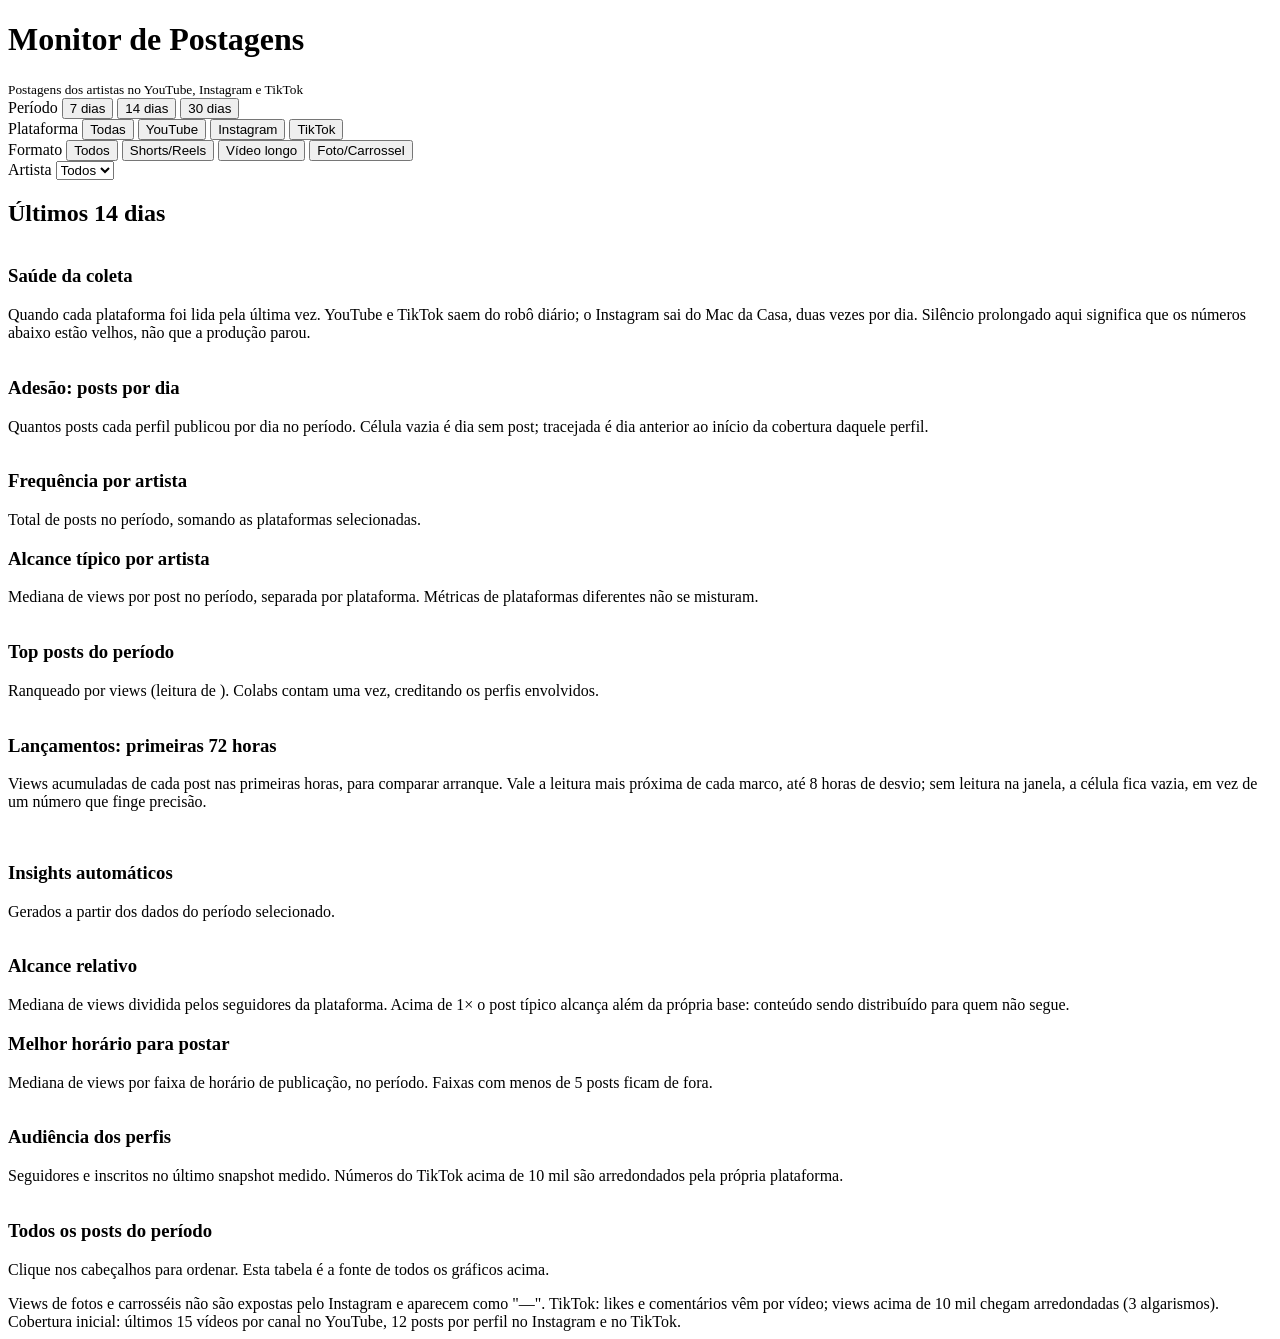
==== commit dd41e103: "Painel do monitor sobre o Saturno DS v1.0 (piloto do padrão visual) - pipeline/ds/: cópia vendorizad" ====
--- a/pipeline/painel_template.html
+++ b/pipeline/painel_template.html
@@ -3,247 +3,163 @@
 <head>
 <meta charset="UTF-8">
 <meta name="viewport" content="width=device-width, initial-scale=1.0">
-<title>Casa Saturno — Monitor de Postagens</title>
+<title>Monitor de Postagens — Casa Saturno</title>
+<link rel="preconnect" href="https://fonts.gstatic.com" crossorigin>
+<link rel="stylesheet" href="https://fonts.googleapis.com/css2?family=Bakbak+One&family=Kanit:wght@400;500;600&display=swap">
 <style>
-.viz-root{
-  color-scheme:light;
-  --surface-1:#fcfcfb; --page:#f9f9f7;
-  --ink-1:#0b0b0b; --ink-2:#52514e; --ink-3:#898781;
-  --grid:#e1e0d9; --axis:#c3c2b7; --border:rgba(11,11,11,.10);
-  --s-yt:#2a78d6; --s-ig:#eb6834; --s-tk:#1baf7a;
-  --seq-100:#cde2fb; --seq-200:#9ec5f4; --seq-300:#6da7ec; --seq-450:#2a78d6; --seq-600:#184f95;
-  --good:#0ca30c; --warning:#fab219; --serious:#ec835a; --critical:#d03b3b;
-  --delta-good:#006300;
-}
-@media (prefers-color-scheme: dark){
-  :root:where(:not([data-theme="light"])) .viz-root{
-    color-scheme:dark;
-    --surface-1:#1a1a19; --page:#0d0d0d;
-    --ink-1:#ffffff; --ink-2:#c3c2b7; --ink-3:#898781;
-    --grid:#2c2c2a; --axis:#383835; --border:rgba(255,255,255,.10);
-    --s-yt:#3987e5; --s-ig:#d95926; --s-tk:#199e70;
-    --seq-100:#0d366b; --seq-200:#184f95; --seq-300:#256abf; --seq-450:#3987e5; --seq-600:#86b6ef;
-    --delta-good:#0ca30c;
-  }
-}
-*{box-sizing:border-box;margin:0;padding:0}
-body{font-family:system-ui,-apple-system,"Segoe UI",sans-serif;background:var(--page);color:var(--ink-1)}
-.viz-root{background:var(--page);color:var(--ink-1);min-height:100vh;padding:20px clamp(12px,3vw,40px) 60px}
-header{display:flex;flex-wrap:wrap;align-items:baseline;gap:10px 16px;margin-bottom:18px}
-header h1{font-size:20px;font-weight:650}
-header .sub{color:var(--ink-3);font-size:13px}
-.filters{display:flex;flex-wrap:wrap;gap:8px;margin-bottom:18px;align-items:center}
-.filters .lbl{font-size:12px;color:var(--ink-3);margin-right:2px}
-.chipset{display:flex;gap:4px;background:var(--surface-1);border:1px solid var(--border);border-radius:9px;padding:3px}
-.chip{border:none;background:transparent;color:var(--ink-2);font-size:13px;padding:5px 11px;border-radius:6px;cursor:pointer;font-family:inherit}
-.chip.on{background:var(--seq-450);color:#fff;font-weight:600}
-select{background:var(--surface-1);color:var(--ink-1);border:1px solid var(--border);border-radius:9px;padding:8px 10px;font-size:13px;font-family:inherit}
-.kpis{display:grid;grid-template-columns:repeat(auto-fit,minmax(170px,1fr));gap:12px;margin-bottom:18px}
-.tile{background:var(--surface-1);border:1px solid var(--border);border-radius:12px;padding:14px 16px}
-.tile .lb{font-size:12.5px;color:var(--ink-2);margin-bottom:6px}
-.tile .vl{font-size:30px;font-weight:650;line-height:1.05}
-.tile .dt{font-size:12px;color:var(--ink-3);margin-top:5px}
-.tile .dt .up{color:var(--delta-good);font-weight:600}
-.tile .dt .down{color:var(--critical);font-weight:600}
-.grid2{display:grid;grid-template-columns:1fr 1fr;gap:12px}
-@media(max-width:900px){.grid2{grid-template-columns:1fr}}
-.card{background:var(--surface-1);border:1px solid var(--border);border-radius:12px;padding:16px;margin-bottom:12px}
-.card h2{font-size:14.5px;font-weight:650;margin-bottom:2px}
-.card .hint{font-size:12px;color:var(--ink-3);margin-bottom:12px}
-.legend{display:flex;gap:14px;font-size:12px;color:var(--ink-2);margin-bottom:10px;flex-wrap:wrap}
-.legend .k{display:inline-flex;align-items:center;gap:5px}
-.legend .sw{width:10px;height:10px;border-radius:2px;display:inline-block}
-.legend .ln{width:14px;height:3px;border-radius:2px;display:inline-block}
-table{width:100%;border-collapse:collapse;font-size:13px}
-th{color:var(--ink-3);font-weight:600;text-align:left;padding:7px 8px;border-bottom:1px solid var(--grid);font-size:12px;cursor:pointer;white-space:nowrap}
-td{padding:7px 8px;border-bottom:1px solid var(--grid);vertical-align:top}
-td.num,th.num{text-align:right;font-variant-numeric:tabular-nums}
-tr:hover td{background:color-mix(in oklab,var(--seq-100) 30%,transparent)}
-a{color:inherit}
-.pchip{display:inline-flex;align-items:center;gap:5px;font-size:12px;color:var(--ink-2);white-space:nowrap}
-.pchip .dot{width:8px;height:8px;border-radius:50%}
-.badge{display:inline-block;font-size:11px;font-weight:600;border-radius:5px;padding:1.5px 7px;white-space:nowrap}
-.badge.hot{background:color-mix(in oklab,var(--good) 16%,transparent);color:var(--delta-good)}
-.badge.colab{background:color-mix(in oklab,var(--seq-450) 14%,transparent);color:var(--seq-600)}
-.insights{display:flex;flex-direction:column;gap:9px}
-.insight{display:flex;gap:10px;font-size:13.5px;line-height:1.45;color:var(--ink-1)}
-.insight .ic{flex:0 0 22px;height:22px;border-radius:6px;display:flex;align-items:center;justify-content:center;font-size:12px}
-.ic.g{background:color-mix(in oklab,var(--good) 15%,transparent)}
-.ic.w{background:color-mix(in oklab,var(--warning) 22%,transparent)}
-.ic.r{background:color-mix(in oklab,var(--critical) 14%,transparent)}
-.ic.b{background:color-mix(in oklab,var(--seq-450) 14%,transparent)}
-.tooltip{position:fixed;pointer-events:none;background:var(--surface-1);border:1px solid var(--border);border-radius:9px;padding:9px 11px;font-size:12.5px;box-shadow:0 4px 16px rgba(0,0,0,.14);z-index:50;max-width:290px;display:none}
-.tooltip .tv{font-weight:650;font-size:13.5px}
-.tooltip .tl{color:var(--ink-2)}
-.hm{display:grid;gap:2px;font-size:11px}
-.hm .rowlb{color:var(--ink-2);font-size:12px;display:flex;align-items:center;padding-right:6px;white-space:nowrap}
-.hm .cell{border-radius:4px;min-height:26px;display:flex;align-items:center;justify-content:center;font-weight:600;cursor:default}
-.hm .collb{color:var(--ink-3);text-align:center;font-size:10.5px;padding-bottom:2px}
-.footnote{font-size:11.5px;color:var(--ink-3);margin-top:10px;line-height:1.5}
-.bars .brow{display:grid;grid-template-columns:150px 1fr 74px;align-items:center;gap:8px;margin-bottom:7px;font-size:13px}
-.bars .blb{color:var(--ink-1);white-space:nowrap;overflow:hidden;text-overflow:ellipsis}
-.bars .btrack{height:18px;display:flex;align-items:center}
-.bars .bfill{height:18px;border-radius:0 4px 4px 0;min-width:2px}
-.bars .bval{text-align:right;color:var(--ink-2);font-variant-numeric:tabular-nums;font-size:12.5px}
-.toplist .titem{display:grid;grid-template-columns:26px 1fr auto;gap:10px;padding:8px 4px;border-bottom:1px solid var(--grid);align-items:center}
-.toplist .rank{color:var(--ink-3);font-weight:600;font-size:13px;text-align:right}
-.toplist .tmain{min-width:0}
-.toplist .ttl{font-size:13.5px;white-space:nowrap;overflow:hidden;text-overflow:ellipsis}
-.toplist .tmeta{font-size:12px;color:var(--ink-3);display:flex;gap:8px;flex-wrap:wrap;margin-top:2px}
-.toplist .tviews{font-weight:650;font-size:14px;text-align:right;font-variant-numeric:tabular-nums}
-.toplist .tsub{font-size:11px;color:var(--ink-3);text-align:right}
-
-.grow{display:grid;grid-template-columns:150px 1fr;gap:8px;align-items:center;margin-bottom:9px}
-.grow .glb{font-size:13px;white-space:nowrap;overflow:hidden;text-overflow:ellipsis}
-.gline{display:grid;grid-template-columns:1fr 74px;align-items:center;gap:8px;margin-bottom:2px}
-.gtrack{height:11px;display:flex;align-items:center}
-.gfill{height:11px;border-radius:0 3px 3px 0;min-width:2px}
-.gval{font-size:11.5px;color:var(--ink-2);font-variant-numeric:tabular-nums;text-align:right}
-
-/* saude da coleta */
-.saudegrid{display:grid;grid-template-columns:repeat(auto-fit,minmax(200px,1fr));gap:10px}
-.sd{border:1px solid var(--border);border-radius:10px;padding:12px 14px;background:var(--page)}
-.sd .top{display:flex;align-items:center;gap:7px;margin-bottom:8px}
-.sd .dot{width:9px;height:9px;border-radius:2px;flex:none}
-.sd .nome{font-size:13px;font-weight:600}
-.sd .quando{font-size:22px;font-weight:650;line-height:1.05;font-variant-numeric:tabular-nums}
-.sd .det{font-size:11.5px;color:var(--ink-3);margin-top:5px}
-.sd .est{display:inline-flex;align-items:center;gap:5px;font-size:11.5px;font-weight:600;margin-top:9px;
-         padding:3px 9px;border-radius:20px;color:var(--ink-1);
-         background:color-mix(in srgb,var(--c) 16%,transparent);
-         border:1px solid color-mix(in srgb,var(--c) 45%,transparent)}
-.sd .est .ic{font-size:10.5px;line-height:1;color:var(--c)}
-.est.ok{--c:var(--good)} .est.wa{--c:var(--warning)}
-.est.se{--c:var(--serious)} .est.cr{--c:var(--critical)}
-/* lancamentos */
-.lanc td.mk{font-variant-numeric:tabular-nums}
-.lanc .vazio{color:var(--ink-3)}
+/* Saturno DS (ds/saturno.css) — inlinado pelo regen.py */
+/*__SATURNO_CSS__*/
+
+/* ---- só do Monitor: usa apenas tokens do DS ---- */
+.painel{display:grid;gap:var(--space-6)}
+/* barras agrupadas por plataforma (mediana e eficiência) */
+.grow{display:grid;grid-template-columns:minmax(110px,150px) 1fr;gap:var(--space-2);align-items:center;margin-bottom:var(--space-2)}
+.grow .glb{font-size:13px;line-height:18px;white-space:nowrap;overflow:hidden;text-overflow:ellipsis}
+.gline{display:grid;grid-template-columns:1fr 74px;align-items:center;gap:var(--space-2);margin-bottom:2px}
+.gtrack{height:11px;display:flex;align-items:center;background:color-mix(in oklab,var(--grade) 60%,transparent);border-radius:var(--raio-pequeno)}
+.gfill{height:11px;border-radius:0 var(--raio-pequeno) var(--raio-pequeno) 0;min-width:2px;background:var(--c)}
+.gval{font-size:13px;line-height:18px;color:var(--texto-2);text-align:right}
+/* saúde da coleta: bloco categórico por plataforma */
+.sd .big{font-size:24px;line-height:28px}
+/* lançamentos */
 .lanc td:first-child{max-width:320px}
 .lanc .tit,.lanc .art{display:block;overflow:hidden;text-overflow:ellipsis;white-space:nowrap}
-.lanc .art{font-size:11.5px;color:var(--ink-3)}
+.lanc .tit a{color:var(--texto);text-decoration:none} .lanc .tit a:hover{color:var(--rosa)}
+.lanc .art{font-size:13px;line-height:18px;color:var(--texto-3)}
+.lanc td.vazio{color:var(--texto-3);padding:var(--space-2) var(--space-3)}
 @media(max-width:600px){.lanc td:first-child{max-width:150px}}
+.rodape .wrap{display:grid;gap:var(--space-2)}
 </style>
 </head>
 <body>
-<div class="viz-root">
-<header>
-  <h1>Casa Saturno — Monitor de Postagens</h1>
-  <span class="sub" id="subinfo"></span>
+
+<header class="topo">
+  <div class="wrap">
+    <div class="hrow">
+      <div class="brand"><!--__LOGO__--><div><h1>Monitor de Postagens</h1><small id="subinfo">Postagens dos artistas no YouTube, Instagram e TikTok</small></div></div>
+      <div class="ctl">Período
+        <span class="seg" id="fPeriodo" role="group" aria-label="Período">
+          <button type="button" data-v="7" aria-pressed="false">7 dias</button>
+          <button type="button" data-v="14" aria-pressed="true">14 dias</button>
+          <button type="button" data-v="30" aria-pressed="false">30 dias</button>
+        </span>
+      </div>
+      <div class="ctl">Plataforma
+        <span class="seg" id="fPlat" role="group" aria-label="Plataforma">
+          <button type="button" data-v="*" aria-pressed="true">Todas</button>
+          <button type="button" data-v="YouTube" aria-pressed="false">YouTube</button>
+          <button type="button" data-v="Instagram" aria-pressed="false">Instagram</button>
+          <button type="button" data-v="TikTok" aria-pressed="false">TikTok</button>
+        </span>
+      </div>
+      <div class="ctl">Formato
+        <span class="seg" id="fFmt" role="group" aria-label="Formato">
+          <button type="button" data-v="*" aria-pressed="true">Todos</button>
+          <button type="button" data-v="sr" aria-pressed="false">Shorts/Reels</button>
+          <button type="button" data-v="vl" aria-pressed="false">Vídeo longo</button>
+          <button type="button" data-v="fc" aria-pressed="false">Foto/Carrossel</button>
+        </span>
+      </div>
+      <label class="ctl">Artista <select id="fArt"><option value="*">Todos</option></select></label>
+    </div>
+  </div>
 </header>
 
-<div class="filters" role="toolbar" aria-label="Filtros">
-  <span class="lbl">Período</span>
-  <div class="chipset" id="fPeriodo">
-    <button class="chip" data-v="7">7 dias</button>
-    <button class="chip on" data-v="14">14 dias</button>
-    <button class="chip" data-v="30">30 dias</button>
-  </div>
-  <span class="lbl">Plataforma</span>
-  <div class="chipset" id="fPlat">
-    <button class="chip on" data-v="*">Todas</button>
-    <button class="chip" data-v="YouTube">YouTube</button>
-    <button class="chip" data-v="Instagram">Instagram</button>
-    <button class="chip" data-v="TikTok">TikTok</button>
-  </div>
-  <span class="lbl">Formato</span>
-  <div class="chipset" id="fFmt">
-    <button class="chip on" data-v="*">Todos</button>
-    <button class="chip" data-v="sr">Shorts/Reels</button>
-    <button class="chip" data-v="vl">Vídeo longo</button>
-    <button class="chip" data-v="fc">Foto/Carrossel</button>
-  </div>
-  <span class="lbl">Artista</span>
-  <select id="fArt"><option value="*">Todos</option></select>
-</div>
-
-<div class="kpis" id="kpis"></div>
-
-<div class="card">
-  <h2>Saúde da coleta</h2>
-  <div class="hint">Quando cada plataforma foi lida pela última vez. As rodadas correm 2× por dia; silêncio prolongado aqui significa que os números abaixo estão velhos, não que a produção parou.</div>
-  <div class="saudegrid" id="saude"></div>
-</div>
-
-<div class="card">
-  <h2>Adesão — posts por dia</h2>
-  <div class="hint">Quantos posts cada perfil publicou por dia no período (YouTube + Instagram). Célula vazia = dia sem post.</div>
-  <div id="heatmap"></div>
-  <div class="footnote" id="hmNote"></div>
-</div>
-
-<div class="grid2">
-  <div class="card">
-    <h2>Frequência por artista</h2>
-    <div class="hint">Total de posts no período, somando plataformas selecionadas.</div>
-    <div class="legend" id="freqLegend"></div>
-    <div class="bars" id="freqBars"></div>
-  </div>
-  <div class="card">
-    <h2>Alcance típico por artista</h2>
-    <div class="hint">Mediana de views por post no período, separada por plataforma — métricas de plataformas diferentes não se misturam.</div>
-    <div class="legend" id="medLegend"></div>
-    <div id="medBars"></div>
-  </div>
-</div>
-
-<div class="card">
-  <h2>Top posts do período</h2>
-  <div class="hint">Ranqueado por views (leitura de <span id="topColeta"></span>). Colabs contam uma vez, creditando os perfis envolvidos.</div>
-  <div class="toplist" id="topPosts"></div>
-</div>
-
-<div class="card">
-  <h2>Lançamentos — primeiras 72h</h2>
-  <div class="hint">Views acumuladas de cada post nas primeiras horas, para comparar arranque. Como as rodadas não caem exatamente no marco, vale a leitura mais próxima dentro de 8h; sem leitura na janela, a célula fica vazia — em vez de um número que finge precisão.</div>
-  <div style="overflow-x:auto"><table class="lanc" id="tabLanc"></table></div>
-  <div class="footnote" id="lancNote"></div>
-</div>
-
-<div class="card">
-  <h2>Insights automáticos</h2>
-  <div class="hint">Gerados a partir dos dados do período selecionado.</div>
-  <div class="insights" id="insights"></div>
-</div>
-
-<div class="grid2">
-  <div class="card">
-    <h2>Alcance relativo — eficiência</h2>
-    <div class="hint">Mediana de views ÷ seguidores da plataforma. Acima de 1× significa que o post típico alcança além da própria base — conteúdo sendo distribuído para não-seguidores.</div>
-    <div class="legend" id="relLegend"></div>
-    <div id="relBars"></div>
-    <div class="footnote">Seguidores de @kyshaeminee, @oikysha e @acasasaturno no Instagram são aproximados (fonte pública arredondada).</div>
-  </div>
-  <div class="card">
-    <h2>Melhor horário para postar</h2>
-    <div class="hint">Mediana de views por faixa de horário de publicação, no período.</div>
-    <div class="bars" id="horaBars"></div>
-  </div>
-</div>
-
-<div class="card">
-  <h2>Audiência dos perfis</h2>
-  <div class="hint">Seguidores/inscritos no último snapshot. A variação diária aparece a partir da 2ª coleta.</div>
-  <div style="overflow-x:auto"><table id="tabCont"></table></div>
-</div>
-
-<div class="card">
-  <h2>Todos os posts do período</h2>
-  <div class="hint">Clique nos cabeçalhos para ordenar. Esta tabela é a fonte de todos os gráficos acima.</div>
-  <div style="overflow-x:auto;max-height:480px;overflow-y:auto"><table id="tabPosts"></table></div>
-</div>
-
-<div class="footnote">
-  TikTok: a grade do perfil expõe views por vídeo, mas não likes nem comentários, e arredonda acima de mil (2,8 mi). A coleta é lenta — poucos perfis por rodada, em rodízio —, então o TikTok tende a estar menos atualizado que as outras plataformas; o bloco de saúde no topo mostra o quanto. ·
-  Views de fotos e carrosséis não são expostas pelo Instagram (aparecem como “—”). ·
-  Cobertura do histórico inicial: últimos 15 vídeos por canal (YouTube) e ~24 posts por perfil (Instagram); dias anteriores ao início da cobertura de um perfil aparecem esmaecidos no calendário.
-</div>
-</div>
+<main class="wrap painel">
+
+  <div><h2 id="tituloPeriodo">Últimos 14 dias</h2><p class="lead" id="leadPeriodo"></p></div>
+
+  <div class="grid g4" id="kpis"></div>
+
+  <div class="card">
+    <h3>Saúde da coleta</h3>
+    <p class="lead small">Quando cada plataforma foi lida pela última vez. YouTube e TikTok saem do robô diário; o Instagram sai do Mac da Casa, duas vezes por dia. Silêncio prolongado aqui significa que os números abaixo estão velhos, não que a produção parou.</p>
+    <div class="grid g3" id="saude"></div>
+  </div>
+
+  <div class="card">
+    <h3>Adesão: posts por dia</h3>
+    <p class="lead small">Quantos posts cada perfil publicou por dia no período. Célula vazia é dia sem post; tracejada é dia anterior ao início da cobertura daquele perfil.</p>
+    <div id="heatmap"></div>
+    <p class="nota mt-2" id="hmNote"></p>
+  </div>
+
+  <div class="grid g2">
+    <div class="card">
+      <h3>Frequência por artista</h3>
+      <p class="lead small">Total de posts no período, somando as plataformas selecionadas.</p>
+      <div class="legenda" id="freqLegend"></div>
+      <div class="bars" id="freqBars"></div>
+    </div>
+    <div class="card">
+      <h3>Alcance típico por artista</h3>
+      <p class="lead small">Mediana de views por post no período, separada por plataforma. Métricas de plataformas diferentes não se misturam.</p>
+      <div class="legenda" id="medLegend"></div>
+      <div id="medBars"></div>
+    </div>
+  </div>
+
+  <div class="card">
+    <h3>Top posts do período</h3>
+    <p class="lead small">Ranqueado por views (leitura de <span id="topColeta"></span>). Colabs contam uma vez, creditando os perfis envolvidos.</p>
+    <div class="toplist" id="topPosts"></div>
+  </div>
+
+  <div class="card">
+    <h3>Lançamentos: primeiras 72 horas</h3>
+    <p class="lead small">Views acumuladas de cada post nas primeiras horas, para comparar arranque. Vale a leitura mais próxima de cada marco, até 8 horas de desvio; sem leitura na janela, a célula fica vazia, em vez de um número que finge precisão.</p>
+    <div class="tbl"><table class="lanc" id="tabLanc"></table></div>
+    <p class="nota mt-2" id="lancNote"></p>
+  </div>
+
+  <div class="card">
+    <h3>Insights automáticos</h3>
+    <p class="lead small">Gerados a partir dos dados do período selecionado.</p>
+    <div class="insights" id="insights"></div>
+  </div>
+
+  <div class="grid g2">
+    <div class="card">
+      <h3>Alcance relativo</h3>
+      <p class="lead small">Mediana de views dividida pelos seguidores da plataforma. Acima de 1× o post típico alcança além da própria base: conteúdo sendo distribuído para quem não segue.</p>
+      <div class="legenda" id="relLegend"></div>
+      <div id="relBars"></div>
+    </div>
+    <div class="card">
+      <h3>Melhor horário para postar</h3>
+      <p class="lead small">Mediana de views por faixa de horário de publicação, no período. Faixas com menos de 5 posts ficam de fora.</p>
+      <div class="bars" id="horaBars"></div>
+    </div>
+  </div>
+
+  <div class="card">
+    <h3>Audiência dos perfis</h3>
+    <p class="lead small">Seguidores e inscritos no último snapshot medido. Números do TikTok acima de 10 mil são arredondados pela própria plataforma.</p>
+    <div class="tbl"><table id="tabCont"></table></div>
+  </div>
+
+  <div class="card">
+    <h3>Todos os posts do período</h3>
+    <p class="lead small">Clique nos cabeçalhos para ordenar. Esta tabela é a fonte de todos os gráficos acima.</p>
+    <div class="tbl" style="max-height:480px;overflow-y:auto"><table id="tabPosts"></table></div>
+  </div>
+
+</main>
+
+<footer class="rodape"><div class="wrap">
+  <span>Views de fotos e carrosséis não são expostas pelo Instagram e aparecem como "—". TikTok: likes e comentários vêm por vídeo; views acima de 10 mil chegam arredondadas (3 algarismos). Cobertura inicial: últimos 15 vídeos por canal no YouTube, 12 posts por perfil no Instagram e no TikTok.</span>
+  <span id="rodapeColeta"></span>
+</div></footer>
+
 <div class="tooltip" id="tt"></div>
 <script>
 const DB = __DATA__;
 const HOJE = "2026-08-18";
+const HERO = `__HERO__`;
 const ARTS = ["Kysha e Mine","Kysha","Mine","Evy Baddie","Fidelisx","Russin Oficial","Argentino","Kaka","Casa Saturno"];
-const PCOL = {YouTube:"var(--s-yt)", Instagram:"var(--s-ig)", TikTok:"var(--s-tk)"};
+const PCOL = {YouTube:"var(--plat-youtube)", Instagram:"var(--plat-instagram)", TikTok:"var(--plat-tiktok)"};
+const PCLS = {YouTube:"youtube", Instagram:"instagram", TikTok:"tiktok"};
+const serie = p => `<span class="serie ${PCLS[p]||""}"><i></i>${p}</span>`;
 // inicio de cobertura por (artista|plataforma) = data do post mais antigo não-fixado
 const COV = {};
 DB.posts.filter(p=>!p.fx).forEach(p=>{
@@ -258,9 +174,10 @@
 const dshort=d=>d.slice(8,10)+"/"+d.slice(5,7);
 const addDays=(iso,n)=>{const dt=new Date(iso+"T12:00:00Z");dt.setUTCDate(dt.getUTCDate()+n);return dt.toISOString().slice(0,10);};
 const median=a=>{if(!a.length)return 0;const s=[...a].sort((x,y)=>x-y);const m=Math.floor(s.length/2);return s.length%2?s[m]:(s[m-1]+s[m])/2;};
+const esc=s=>String(s??"").replace(/[&<>"]/g,c=>({"&":"&amp;","<":"&lt;",">":"&gt;",'"':"&quot;"}[c]));
 
 function periodo(){ return {ini:addDays(HOJE,-(F.per-1)), fim:HOJE}; }
-function posts(){ // posts filtrados do período (exclui fixados fora do range naturalmente via data)
+function posts(){
   const {ini,fim}=periodo();
   const fc=t=>["Short","Reel","Reel/Video"].includes(t)?"sr":t==="Vídeo longo"?"vl":"fc";
   return DB.posts.filter(p=>p.d>=ini&&p.d<=fim
@@ -293,23 +210,29 @@
   const views=dd.reduce((s,p)=>s+p.v,0);
   const artsAtivos=new Set(ps.map(p=>p.a));
   const artsSel = F.art==="*" ? ARTS : [F.art];
-  // sem postar ha 2+ dias (nas plataformas selecionadas)
   const lim=addDays(HOJE,-1);
   const inativos=artsSel.filter(a=>!DB.posts.some(p=>p.a===a&&p.d>=lim&&(F.plat==="*"||p.p===F.plat)));
   const medV=median(dd.filter(p=>p.v>0).map(p=>p.v));
+  // comparação com o período anterior, mesmos filtros
+  const {ini}=periodo(); const iniAnt=addDays(ini,-F.per), fimAnt=addDays(ini,-1);
+  const fc=t=>["Short","Reel","Reel/Video"].includes(t)?"sr":t==="Vídeo longo"?"vl":"fc";
+  const ant=dedup(DB.posts.filter(p=>p.d>=iniAnt&&p.d<=fimAnt&&(F.plat==="*"||p.p===F.plat)&&(F.fmt==="*"||fc(p.t)===F.fmt)&&(F.art==="*"||p.a===F.art)));
+  const viewsAnt=ant.reduce((s,p)=>s+p.v,0);
+  const delta=(cur,prev,f)=>{ if(!prev) return `<span class="delta">sem base anterior</span>`;
+    const d=(cur-prev)/prev*100, up=d>=0; return `<span class="delta ${up?"up":"down"}">${up?"▲":"▼"} ${Math.abs(d).toFixed(0)}%</span><span>contra os ${F.per} dias anteriores (${f(prev)})</span>`; };
   $("kpis").innerHTML=`
-    <div class="tile"><div class="lb">Posts no período</div><div class="vl">${fmtI(dd.length)}</div><div class="dt">${fmtI(ps.length)} publicações contando colabs</div></div>
-    <div class="tile"><div class="lb">Views acumuladas</div><div class="vl">${fmt(views)}</div><div class="dt">soma dos posts do período</div></div>
-    <div class="tile"><div class="lb">Alcance típico</div><div class="vl">${fmt(Math.round(medV))}</div><div class="dt">mediana de views por post</div></div>
-    <div class="tile"><div class="lb">Perfis ativos</div><div class="vl">${artsAtivos.size}<span style="font-size:16px;color:var(--ink-3)">/${artsSel.length}</span></div>
-      <div class="dt">${inativos.length? "<span class='down'>"+inativos.length+" sem postar há 2+ dias</span>":"<span class='up'>todos postaram nas últimas 48h</span>"}</div></div>`;
+    <div class="card kpi hero">${HERO}<div class="label">Views acumuladas <span class="help" title="Soma das views de todos os posts do período, contando cada colab uma vez">?</span></div><div class="num">${fmt(views)}</div><div class="sub">${delta(views,viewsAnt,fmt)}</div></div>
+    <div class="card kpi"><div class="label">Posts no período</div><div class="num">${fmtI(dd.length)}</div><div class="sub">${delta(dd.length,ant.length,fmtI)}</div></div>
+    <div class="card kpi"><div class="label">Alcance típico <span class="help" title="Mediana de views por post: metade dos posts fica acima, metade abaixo">?</span></div><div class="num">${fmt(Math.round(medV))}</div><div class="sub">mediana de views por post</div></div>
+    <div class="card kpi"><div class="label">Perfis ativos</div><div class="num">${artsAtivos.size}<small>/${artsSel.length}</small></div>
+      <div class="sub">${inativos.length? `<span class="pill late">${inativos.length} sem postar há 2+ dias</span>`:`<span class="pill ok">todos postaram em 48h</span>`}</div></div>`;
 }
 
 // ---------- Heatmap ----------
 function heatmap(){
   const {ini}=periodo();
   const dias=[]; for(let i=0;i<F.per;i++) dias.push(addDays(ini,i));
-  const show = Math.min(F.per, 14); // mostra no máx. 14 colunas
+  const show = Math.min(F.per, 14);
   const ds = dias.slice(-show);
   const artsSel = F.art==="*" ? ARTS : [F.art];
   const cnt={};
@@ -318,24 +241,18 @@
   const grid=$("heatmap");
   grid.className="hm";
   grid.style.gridTemplateColumns=`minmax(110px,150px) repeat(${ds.length},1fr)`;
-  let html=`<div></div>`+ds.map(d=>`<div class="collb">${dshort(d)}</div>`).join("");
-  grid.innerHTML=html;
+  grid.innerHTML=`<div></div>`+ds.map(d=>`<div class="collb">${dshort(d)}</div>`).join("");
   artsSel.forEach(a=>{
     const row=document.createElement("div"); row.className="rowlb"; row.textContent=a; grid.appendChild(row);
     ds.forEach(d=>{
       const v=cnt[a+"|"+d]||0;
-      // cobertura: existe alguma plataforma monitorada cujo histórico já alcança esse dia?
-      const plats = F.plat==="*"?["YouTube","Instagram"]:[F.plat];
+      const plats = F.plat==="*"?["YouTube","Instagram","TikTok"]:[F.plat];
       const cob = plats.some(pl=>COV[a+"|"+pl] && COV[a+"|"+pl]<=d);
       const cell=document.createElement("div"); cell.className="cell";
-      if(!cob){ cell.style.background="transparent"; cell.style.border="1px dashed var(--grid)"; cell.style.opacity=".45"; }
-      else if(v===0){ cell.style.background="color-mix(in oklab, var(--grid) 42%, transparent)"; }
-      else{
-        const steps=["var(--seq-100)","var(--seq-200)","var(--seq-300)","var(--seq-450)","var(--seq-600)"];
-        const idx=Math.min(steps.length-1, Math.ceil(v/max*steps.length)-1);
-        cell.style.background=steps[idx];
-        cell.textContent=v;
-        cell.style.color = idx>=2 ? "#fff" : "var(--ink-1)";
+      if(!cob){ cell.classList.add("semcob"); }
+      else if(v>0){
+        const idx=Math.min(5, Math.ceil(v/max*5));
+        cell.classList.add("s"+idx); cell.textContent=v;
       }
       bindTT(cell, `<div class="tv">${v} post${v===1?"":"s"}</div><div class="tl">${a} · ${dshort(d)}${cob?"":" · sem cobertura de histórico"}</div>`);
       grid.appendChild(cell);
@@ -349,61 +266,52 @@
   const max=Math.max(1,...rows.map(r=>r.v));
   el.innerHTML=rows.map(r=>`
     <div class="brow">
-      <div class="blb" title="${r.l}">${r.l}</div>
+      <div class="blb" title="${esc(r.l)}">${esc(r.l)}</div>
       <div class="btrack">${r.segs
-        ? r.segs.map(s=>`<div class="bfill" data-tt="${s.tt}" style="width:${s.v/max*100}%;background:${s.c};border-radius:0"></div>`).join("")
-        : `<div class="bfill" style="width:${r.v/max*100}%;background:${colorFn(r)}"></div>`}
+        ? r.segs.map(s=>`<div class="bfill" data-tt="${esc(s.tt)}" style="width:${s.v/max*100}%;--c:${s.c};border-radius:0"></div>`).join("")
+        : `<div class="bfill" style="width:${r.v/max*100}%;--c:${colorFn(r)}"></div>`}
       </div>
       <div class="bval">${valFmt(r.v)}</div>
     </div>`).join("");
   el.querySelectorAll("[data-tt]").forEach(seg=>bindTT(seg, seg.dataset.tt));
+  el.querySelectorAll(".btrack").forEach(tr=>{ const last=tr.lastElementChild; if(last) last.style.borderRadius="0 var(--raio-pequeno) var(--raio-pequeno) 0"; });
+  if(!rows.length) el.innerHTML=`<p class="nota">Sem dados no filtro atual.</p>`;
 }
 
 function freq(){
   const ps=posts();
   const artsSel = F.art==="*" ? ARTS : [F.art];
+  const plats = F.plat==="*" ? ["YouTube","Instagram","TikTok"] : [F.plat];
   const rows=artsSel.map(a=>{
     const mine=ps.filter(p=>p.a===a);
-    const yt=mine.filter(p=>p.p==="YouTube").length, ig=mine.filter(p=>p.p==="Instagram").length;
-    const segs=[];
-    if(yt) segs.push({v:yt,c:PCOL.YouTube,tt:`<div class='tv'>${yt} no YouTube</div><div class='tl'>${a}</div>`});
-    if(ig) segs.push({v:ig,c:PCOL.Instagram,tt:`<div class='tv'>${ig} no Instagram</div><div class='tl'>${a}</div>`});
-    // gap de 2px entre segmentos via margem
-    segs.forEach((s,i)=>{ if(i>0) s.ml=1; });
+    const segs=plats.map(pl=>{ const n=mine.filter(p=>p.p===pl).length; return n?{v:n,c:PCOL[pl],tt:`<div class='tv'>${n} no ${pl}</div><div class='tl'>${a}</div>`}:null; }).filter(Boolean);
     return {l:a, v:mine.length, segs:segs.length?segs:null};
   }).sort((x,y)=>y.v-x.v);
-  bars($("freqBars"), rows, ()=> "var(--seq-450)", v=>fmtI(v)+(v===1?" post":" posts"));
-  // gaps entre segmentos
-  $("freqBars").querySelectorAll(".btrack").forEach(tr=>{
-    [...tr.children].forEach((c,i)=>{ if(i>0) c.style.marginLeft="2px";
-      if(i===tr.children.length-1) c.style.borderRadius="0 4px 4px 0"; });
-  });
-  $("freqLegend").innerHTML = F.plat==="*" ?
-    `<span class="k"><span class="sw" style="background:${PCOL.YouTube}"></span>YouTube</span>
-     <span class="k"><span class="sw" style="background:${PCOL.Instagram}"></span>Instagram</span>` : "";
+  bars($("freqBars"), rows, ()=> "var(--roxo)", v=>fmtI(v)+(v===1?" post":" posts"));
+  $("freqLegend").innerHTML = F.plat==="*" ? plats.map(serie).join("") : "";
 }
 
 function groupedBars(el, legEl, rows, valFmt){
-  // rows: [{a, vals:[{p, v, extra}]}] — escala única pelo maior valor
   const max=Math.max(1,...rows.flatMap(r=>r.vals.map(x=>x.v)));
   el.innerHTML=rows.map(r=>`
     <div class="grow">
-      <div class="glb" title="${r.a}">${r.a}</div>
+      <div class="glb" title="${esc(r.a)}">${esc(r.a)}</div>
       <div>${r.vals.map(x=>`
         <div class="gline">
-          <div class="gtrack"><div class="gfill" data-tt="<div class='tv'>${valFmt(x.v)}</div><div class='tl'>${r.a} · ${x.p}${x.extra||""}</div>" style="width:${x.v/max*100}%;background:${PCOL[x.p]}"></div></div>
+          <div class="gtrack"><div class="gfill" data-tt="<div class='tv'>${valFmt(x.v)}</div><div class='tl'>${esc(r.a)} · ${x.p}${x.extra||""}</div>" style="width:${x.v/max*100}%;--c:${PCOL[x.p]}"></div></div>
           <div class="gval">${valFmt(x.v)}</div>
         </div>`).join("")}
       </div>
     </div>`).join("");
   el.querySelectorAll("[data-tt]").forEach(seg=>bindTT(seg, seg.dataset.tt));
   const plats=["YouTube","Instagram","TikTok"].filter(p=>rows.some(r=>r.vals.some(x=>x.p===p)));
-  legEl.innerHTML = plats.length>1 ? plats.map(p=>`<span class="k"><span class="sw" style="background:${PCOL[p]}"></span>${p}</span>`).join("") : "";
+  legEl.innerHTML = plats.length>1 ? plats.map(serie).join("") : "";
+  if(!rows.length) el.innerHTML=`<p class="nota">Sem posts com views no filtro atual.</p>`;
 }
 function medPorPlat(){
   const ps=posts().filter(p=>p.v>0);
   const artsSel = F.art==="*" ? ARTS : [F.art];
-  const plats = F.plat==="*" ? ["YouTube","Instagram"] : [F.plat];
+  const plats = F.plat==="*" ? ["YouTube","Instagram","TikTok"] : [F.plat];
   return artsSel.map(a=>{
     const vals=plats.map(pl=>{
       const vs=ps.filter(p=>p.a===a&&p.p===pl).map(p=>p.v);
@@ -428,39 +336,24 @@
     return vals.length?{a:r.a,vals}:null;
   }).filter(Boolean)
     .sort((x,y)=>Math.max(...y.vals.map(v=>v.v))-Math.max(...x.vals.map(v=>v.v)));
-  groupedBars($("relBars"), $("relLegend"), rows, v=>(v>=10?v.toFixed(0):v>=0.2?v.toFixed(1):v.toFixed(2)).replace(".",",")+"\u00d7");
-}</script>
-<script>
+  groupedBars($("relBars"), $("relLegend"), rows, v=>(v>=10?v.toFixed(0):v>=0.2?v.toFixed(1):v.toFixed(2)).replace(".",",")+"×");
+}
+
 // ---------- Top posts ----------
 function topPosts(){
-  const dd=dedup(posts()).filter(p=>p.v>0).sort((a,b)=>b.v-a.v).slice(0,10);
-  // mediana por artista p/ badge "acima do normal"
+  const all=dedup(posts());
+  const dd=all.filter(p=>p.v>0).sort((a,b)=>b.v-a.v).slice(0,10);
   const medArt={};
-  ARTS.forEach(a=>{ medArt[a]=median(dedup(posts()).filter(p=>p.a===a&&p.v>0).map(p=>p.v)); });
+  ARTS.forEach(a=>{ medArt[a]=median(all.filter(p=>p.a===a&&p.v>0).map(p=>p.v)); });
   const el=$("topPosts");
-  el.innerHTML="";
-  dd.forEach((p,i)=>{
-    const div=document.createElement("div"); div.className="titem";
-    const hot = medArt[p.a]>0 && p.v>=2*medArt[p.a] && dedup(posts()).filter(x=>x.a===p.a&&x.v>0).length>=4;
-    const rank=document.createElement("div"); rank.className="rank"; rank.textContent=(i+1);
-    const main=document.createElement("div"); main.className="tmain";
-    const ttl=document.createElement("div"); ttl.className="ttl";
-    const lk=document.createElement("a"); lk.href=p.u; lk.target="_blank"; lk.rel="noopener";
-    lk.textContent=p.ti||"(sem título)"; ttl.appendChild(lk);
-    const meta=document.createElement("div"); meta.className="tmeta";
-    const chip=document.createElement("span"); chip.className="pchip";
-    const dot=document.createElement("span"); dot.className="dot"; dot.style.background=PCOL[p.p];
-    chip.appendChild(dot); chip.appendChild(document.createTextNode(p.p+" · "+p.perfis.join(" + ")+" · "+dshort(p.d)+" "+p.h));
-    meta.appendChild(chip);
-    if(p.perfis.length>1){const b=document.createElement("span");b.className="badge colab";b.textContent="colab";meta.appendChild(b);}
-    if(hot){const b=document.createElement("span");b.className="badge hot";b.textContent="acima do normal do perfil";meta.appendChild(b);}
-    main.appendChild(ttl); main.appendChild(meta);
-    const right=document.createElement("div");
-    right.innerHTML=`<div class="tviews">${fmt(p.v)}</div><div class="tsub">${fmtI(p.l)} likes${p.c?" · "+fmtI(p.c)+" com.":""}</div>`;
-    div.appendChild(rank);div.appendChild(main);div.appendChild(right);
-    el.appendChild(div);
-  });
-  if(!dd.length) el.innerHTML="<div class='hint'>Sem posts com views no período/filtro selecionado.</div>";
+  el.innerHTML=dd.map((p,i)=>{
+    const hot = medArt[p.a]>0 && p.v>=2*medArt[p.a] && all.filter(x=>x.a===p.a&&x.v>0).length>=4;
+    return `<div class="titem"><div class="rank">${i+1}</div>
+      <div class="tmain"><div class="ttl"><a href="${esc(p.u)}" target="_blank" rel="noopener">${esc(p.ti||"(sem título)")}</a></div>
+        <div class="tmeta">${serie(p.p)}<span>${esc(p.perfis.join(" + "))} · ${dshort(p.d)} ${p.h}</span>${p.perfis.length>1?'<span class="pill">colab</span>':""}${hot?'<span class="pill ok">acima do normal do perfil</span>':""}</div></div>
+      <div><div class="tviews">${fmt(p.v)}</div><div class="tsub">${fmtI(p.l)} likes${p.c?" · "+fmtI(p.c)+" com.":""}</div></div></div>`;
+  }).join("");
+  if(!dd.length) el.innerHTML=`<p class="nota">Sem posts com views no período e filtro selecionados.</p>`;
 }
 
 // ---------- Insights ----------
@@ -468,58 +361,51 @@
   const dd=dedup(posts()); const out=[];
   const add=(cls,icon,html)=>out.push(`<div class="insight"><div class="ic ${cls}">${icon}</div><div>${html}</div></div>`);
   const comViews=dd.filter(p=>p.v>0);
-  // 1. destaque
   if(comViews.length){
     const top=comViews.reduce((a,b)=>a.v>b.v?a:b);
-    add("g","★",`<strong>Post do período:</strong> “${top.ti}” (${top.perfis.join(" + ")}, ${top.p}, ${dshort(top.d)}) — <strong>${fmt(top.v)} views</strong> e ${fmtI(top.l)} likes.`);
+    add("g","★",`<strong>Post do período:</strong> "${esc(top.ti)}" (${esc(top.perfis.join(" + "))}, ${top.p}, ${dshort(top.d)}), com <strong>${fmt(top.v)} views</strong> e ${fmtI(top.l)} likes.`);
   }
-  // 2. acima do normal
   const medArt={};
   ARTS.forEach(a=>{ const vs=comViews.filter(p=>p.a===a).map(p=>p.v); if(vs.length>=4) medArt[a]=median(vs); });
   const hots=comViews.filter(p=>medArt[p.a]&&p.v>=2*medArt[p.a]).sort((a,b)=>b.v/medArt[b.a]-a.v/medArt[a.a]);
   if(hots.length){
     const h=hots[0];
-    add("g","▲",`<strong>${hots.length} post${hots.length>1?"s rodaram":" rodou"} acima do normal</strong> (2× a mediana do próprio perfil). Maior salto: “${h.ti}” de ${h.a} fez <strong>${(h.v/medArt[h.a]).toFixed(1).replace(".",",")}×</strong> o alcance típico do perfil — vale entender o formato e repetir.`);
+    add("g","▲",`<strong>${hots.length} post${hots.length>1?"s rodaram":" rodou"} acima do normal</strong> (2× a mediana do próprio perfil). Maior salto: "${esc(h.ti)}" de ${esc(h.a)} fez <strong>${(h.v/medArt[h.a]).toFixed(1).replace(".",",")}×</strong> o alcance típico do perfil. Vale entender o formato e repetir.`);
   }
-  // 3. inatividade
   const lim=addDays(HOJE,-1);
   const artsSel=F.art==="*"?ARTS:[F.art];
   const inat=artsSel.map(a=>{
     const ult=DB.posts.filter(p=>p.a===a&&(F.plat==="*"||p.p===F.plat)&&!p.fx).map(p=>p.d).sort().pop();
     return {a, ult};
   }).filter(x=>x.ult&&x.ult<lim);
-  if(inat.length) add("r","!",`<strong>Sem postar há 2+ dias:</strong> ${inat.map(x=>`${x.a} (último em ${dshort(x.ult)})`).join(", ")}.`);
-  // 4. consistencia
+  if(inat.length) add("r","!",`<strong>Sem postar há 2+ dias:</strong> ${inat.map(x=>`${esc(x.a)} (último em ${dshort(x.ult)})`).join(", ")}.`);
   if(F.art==="*"){
     const diasPorArt={};
     posts().forEach(p=>{ (diasPorArt[p.a]=diasPorArt[p.a]||new Set()).add(p.d); });
     const rank=Object.entries(diasPorArt).map(([a,s])=>[a,s.size]).sort((x,y)=>y[1]-x[1]);
     if(rank.length){
-      add("b","◆",`<strong>Mais consistente:</strong> ${rank[0][0]} postou em <strong>${rank[0][1]} dos ${Math.min(F.per,14+F.per-14)} dias</strong> do período${rank[1]?`; ${rank[1][0]} vem logo atrás com ${rank[1][1]}`:""}.`);
+      add("b","◆",`<strong>Mais consistente:</strong> ${esc(rank[0][0])} postou em <strong>${rank[0][1]} dos ${F.per} dias</strong> do período${rank[1]?`; ${esc(rank[1][0])} vem logo atrás com ${rank[1][1]}`:""}.`);
     }
   }
-  // 5. horario
   const faixas={"manhã (6–12h)":[6,12],"tarde (12–18h)":[12,18],"noite (18–24h)":[18,24]};
   const medF=Object.entries(faixas).map(([n,[i,f]])=>{
     const vs=comViews.filter(p=>{const h=+p.h.slice(0,2);return h>=i&&h<f;}).map(p=>p.v);
     return {n, m:median(vs), q:vs.length};
   }).filter(x=>x.q>=5).sort((a,b)=>b.m-a.m);
-  if(medF.length>=2){
+  if(medF.length>=2 && medF[medF.length-1].m>0){
     const pct=Math.round((medF[0].m/medF[medF.length-1].m-1)*100);
-    add("b","◔",`<strong>Horário rende diferente:</strong> posts da ${medF[0].n} têm mediana de ${fmt(Math.round(medF[0].m))} views — ${pct}% acima da faixa mais fraca (${medF[medF.length-1].n}).`);
+    add("b","◔",`<strong>Horário rende diferente:</strong> posts da ${medF[0].n} têm mediana de ${fmt(Math.round(medF[0].m))} views, ${pct}% acima da faixa mais fraca (${medF[medF.length-1].n}).`);
   }
-  // 6. colabs
   const colabs=dd.filter(p=>p.perfis.length>1&&p.v>0);
   const solo=dd.filter(p=>p.perfis.length===1&&p.v>0);
   if(colabs.length>=3&&solo.length>=5){
     const mc=median(colabs.map(p=>p.v)), ms=median(solo.map(p=>p.v));
     if(mc>ms*1.3) add("g","⇄",`<strong>Colabs puxam alcance:</strong> mediana de ${fmt(Math.round(mc))} views contra ${fmt(Math.round(ms))} dos posts solo (${(mc/ms).toFixed(1).replace(".",",")}×) no período.`);
   }
-  // 7. eficiencia
   if(F.art==="*"){
     const FOLW={}; DB.contadores.forEach(c=>{FOLW[c.a+"|"+c.p]=c.seg;});
     const effs=[];
-    ARTS.forEach(a=>["YouTube","Instagram"].forEach(pl=>{
+    ARTS.forEach(a=>["YouTube","Instagram","TikTok"].forEach(pl=>{
       const vs=comViews.filter(p=>p.a===a&&p.p===pl).map(p=>p.v);
       const seg=FOLW[a+"|"+pl];
       if(vs.length>=4&&seg) effs.push({a,pl,e:median(vs)/seg});
@@ -527,10 +413,10 @@
     effs.sort((x,y)=>y.e-x.e);
     if(effs.length&&effs[0].e>1.5){
       const e=effs[0];
-      add("g","◎",`<strong>Alcance mais eficiente:</strong> ${e.a} no ${e.pl} — o post típico alcança <strong>${e.e.toFixed(1).replace(".",",")}×</strong> a base de seguidores do perfil. O algoritmo está distribuindo esse conteúdo para fora da bolha.`);
+      add("g","◎",`<strong>Alcance mais eficiente:</strong> ${esc(e.a)} no ${e.pl}: o post típico alcança <strong>${e.e.toFixed(1).replace(".",",")}×</strong> a base de seguidores do perfil. O algoritmo está distribuindo esse conteúdo para fora da bolha.`);
     }
   }
-  $("insights").innerHTML=out.join("")||"<div class='hint'>Sem dados suficientes no filtro atual.</div>";
+  $("insights").innerHTML=out.join("")||`<p class="nota">Sem dados suficientes no filtro atual.</p>`;
 }
 
 // ---------- Horários ----------
@@ -541,19 +427,18 @@
     const vs=comViews.filter(p=>{const h=+p.h.slice(0,2);return h>=i&&h<f;}).map(p=>p.v);
     return {l:n+" · "+vs.length+" post"+(vs.length===1?"":"s"), v:Math.round(median(vs)), q:vs.length};
   }).filter(r=>r.v>0&&r.q>=5);
-  bars($("horaBars"), rows, ()=>"var(--seq-450)", fmt);
+  bars($("horaBars"), rows, ()=>"var(--roxo)", fmt);
 }
 
 // ---------- Contadores ----------
 function contadores(){
   const t=$("tabCont");
   const rows=DB.contadores.filter(c=>F.art==="*"||c.a===F.art);
-  t.innerHTML="<tr><th>Perfil</th><th>Plataforma</th><th class='num'>Seguidores</th><th class='num'>Total de posts</th><th class='num'>Δ dia</th></tr>"+
+  t.innerHTML="<thead><tr><th>Perfil</th><th>Plataforma</th><th class='num'>Seguidores</th><th class='num'>Total de posts</th></tr></thead><tbody>"+
     rows.sort((a,b)=>b.seg-a.seg).map(c=>
-      `<tr><td>${c.a} <span style="color:var(--ink-3)">@${c.h}</span></td>
-       <td><span class="pchip"><span class="dot" style="background:${PCOL[c.p]}"></span>${c.p}</span></td>
-       <td class="num">${fmt(c.seg)}</td><td class="num">${c.tot?fmtI(c.tot):"—"}</td>
-       <td class="num" style="color:var(--ink-3)">1ª coleta</td></tr>`).join("");
+      `<tr><td>${esc(c.a)} <span class="small">@${esc(c.h)}</span></td>
+       <td>${serie(c.p)}</td>
+       <td class="num">${fmtI(c.seg)}</td><td class="num">${c.tot?fmtI(c.tot):"—"}</td></tr>`).join("")+"</tbody>";
 }
 
 // ---------- Tabela ----------
@@ -568,19 +453,11 @@
     return sortAsc?x-y:y-x;
   });
   const t=$("tabPosts");
-  t.innerHTML="<tr>"+cols.map(([k,n])=>`<th class="${['v','l','c'].includes(k)?'num':''}" data-k="${k}">${n}${sortK===k?(sortAsc?" ↑":" ↓"):""}</th>`).join("")+"</tr>";
-  dd.forEach(p=>{
-    const tr=document.createElement("tr");
-    const tdT=document.createElement("td");
-    const a=document.createElement("a");a.href=p.u;a.target="_blank";a.rel="noopener";
-    a.textContent=p.ti||"(sem título)";tdT.appendChild(a);
-    if(p.fx){const b=document.createElement("span");b.className="badge colab";b.textContent="fixado";b.style.marginLeft="6px";tdT.appendChild(b);}
-    tr.innerHTML=`<td style="white-space:nowrap">${dshort(p.d)} ${p.h}</td><td>${p.perfis.join(" + ")}</td>
-      <td><span class="pchip"><span class="dot" style="background:${PCOL[p.p]}"></span>${p.p}</span></td><td>${p.t}</td>`;
-    tr.appendChild(tdT);
-    tr.innerHTML+=`<td class="num">${p.v?fmtI(p.v):"—"}</td><td class="num">${fmtI(p.l)}</td><td class="num">${p.c?fmtI(p.c):"—"}</td>`;
-    t.appendChild(tr);
-  });
+  t.innerHTML="<thead><tr>"+cols.map(([k,n])=>`<th class="${['v','l','c'].includes(k)?'num':''}" data-k="${k}">${n}${sortK===k?(sortAsc?" ↑":" ↓"):""}</th>`).join("")+"</tr></thead><tbody>"+
+    dd.map(p=>`<tr><td style="white-space:nowrap">${dshort(p.d)} ${p.h}</td><td>${esc(p.perfis.join(" + "))}</td>
+      <td>${serie(p.p)}</td><td>${esc(p.t)}</td>
+      <td><a href="${esc(p.u)}" target="_blank" rel="noopener">${esc(p.ti||"(sem título)")}</a>${p.fx?' <span class="pill">fixado</span>':""}</td>
+      <td class="num">${p.v?fmtI(p.v):"—"}</td><td class="num">${fmtI(p.l)}</td><td class="num">${p.c?fmtI(p.c):"—"}</td></tr>`).join("")+"</tbody>";
   t.querySelectorAll("th").forEach(th=>th.onclick=()=>{
     const k=th.dataset.k;
     if(sortK===k) sortAsc=!sortAsc; else {sortK=k;sortAsc=false;}
@@ -590,30 +467,36 @@
 
 // ---------- Saude da coleta ----------
 function saude(){
-  const agora=new Date(DB.coleta.replace(" ","T"));
+  // A idade e medida contra a hora de QUEM ESTA OLHANDO, nao contra o carimbo
+  // gravado no arquivo. Os carimbos da base sao sempre horario de Brasilia.
+  const brt = t => new Date(t.replace(" ","T")+"-03:00");
+  const agora = new Date();
   $("saude").innerHTML=(DB.saude||[]).map(s=>{
-    const h = s.ul ? (agora-new Date(s.ul.replace(" ","T")))/36e5 : null;
-    let est,cls,ic;
-    if(h===null)      {est="sem leitura";    cls="cr"; ic="\u2715";}
-    else if(h<=26)    {est="em dia";         cls="ok"; ic="\u2713";}
-    else if(h<=50)    {est="atrasado";       cls="wa"; ic="!";}
-    else if(h<=120)   {est="muito atrasado"; cls="se"; ic="!!";}
-    else              {est="parado";         cls="cr"; ic="\u2715";}
-    const quando = h===null ? "\u2014"
-      : h<1  ? "agora h\u00e1 pouco"
-      : h<24 ? "h\u00e1 "+Math.round(h)+"h"
-      : "h\u00e1 "+Math.floor(h/24)+"d "+Math.round(h%24)+"h";
+    const h = s.ul ? (agora-brt(s.ul))/36e5 : null;
+    let est,cls;
+    // Cadencia: Instagram sai do Mac 2x por dia (11h e 18h10); YouTube e TikTok
+    // saem do Actions 1x por dia, e o agendador do GitHub atrasa horas.
+    const CAD = {Instagram:18, TikTok:30, YouTube:30}[s.p] || 24;
+    if(h===null)        {est="sem leitura";     cls="late";}
+    else if(h<=CAD)     {est="em dia";          cls="ok";}
+    else if(h<=CAD*1.7) {est="rodada perdida";  cls="warn";}
+    else if(h<=CAD*4)   {est="muito atrasado";  cls="late";}
+    else                {est="parado";          cls="late";}
+    const quando = h===null ? "—"
+      : h<1  ? "agora há pouco"
+      : h<24 ? "há "+Math.round(h)+"h"
+      : "há "+Math.floor(h/24)+"d "+Math.round(h%24)+"h";
     const carimbo = s.ul ? dshort(s.ul.slice(0,10))+" "+s.ul.slice(11) : "nunca lido";
-    return `<div class="sd"><div class="top"><span class="dot" style="background:${PCOL[s.p]||"var(--ink-3)"}"></span><span class="nome">${s.p}</span></div>`
-      + `<div class="quando">${quando}</div>`
-      + `<div class="det">${carimbo} \u00b7 ${fmtI(s.n)} posts na base</div>`
-      + `<div class="est ${cls}"><span class="ic">${ic}</span>${est}</div></div>`;
-  }).join("") || `<div class="det">sem dados de leitura</div>`;
+    return `<div class="card bl sd ${PCLS[s.p]||""}"><h3>${s.p}</h3>`
+      + `<p class="big">${quando}</p>`
+      + `<div class="row"><span>Última leitura</span><span>${carimbo}</span></div>`
+      + `<div class="row"><span>Posts na base</span><span>${fmtI(s.n)}</span></div>`
+      + `<div><span class="pill ${cls}">${est}</span></div></div>`;
+  }).join("") || `<p class="nota">Sem dados de leitura.</p>`;
 }
 
 // ---------- Lancamentos: primeiras 72h ----------
 function lancamentos(){
-  // colabs: um post aparece uma vez, creditando os perfis envolvidos (como no Top posts)
   const bruto=(DB.lanc||[]).filter(x=>(F.plat==="*"||x.p===F.plat) && (F.art==="*"||x.a===F.art));
   const m={}; bruto.forEach(x=>{
     const k=x.p+"|"+x.id;
@@ -624,23 +507,21 @@
            m[k].m=m[k].m.map((v,i)=> v==null?x.m[i] : (x.m[i]==null?v:Math.max(v,x.m[i]))); }
   });
   const L=Object.values(m).sort((a,b)=>(b.m[0]||0)-(a.m[0]||0));
-  // a leitura raramente cai no marco exato: o title diz a idade real, para o
-  // numero nunca fingir uma precisao que a cadencia das rodadas nao permite
-  const cel=(v,i)=> v==null ? `<td class="num mk vazio">\u2014</td>`
-    : `<td class="num mk" title="leitura feita ${i}h ap\u00f3s a publica\u00e7\u00e3o">${fmtI(v)}</td>`;
+  const cel=(v,i)=> v==null ? `<td class="num vazio">—</td>`
+    : `<td class="num" title="leitura feita ${i}h após a publicação">${fmtI(v)}</td>`;
   const linhas=L.slice(0,25).map(x=>{
     const tit=x.ti||x.id;
-    return `<tr><td><a href="${x.u}" target="_blank" rel="noopener"><span class="tit">${tit}</span></a>`
-      + `<span class="art"><span class="dot" style="display:inline-block;width:7px;height:7px;border-radius:2px;background:${PCOL[x.p]};margin-right:5px"></span>${(x.perfis||[x.a]).join(" + ")} \u00b7 ${x.t||""}</span></td>`
+    return `<tr><td><span class="tit"><a href="${esc(x.u)}" target="_blank" rel="noopener">${esc(tit)}</a></span>`
+      + `<span class="art">${serie(x.p)} ${esc((x.perfis||[x.a]).join(" + "))} · ${esc(x.t||"")}</span></td>`
       + `<td class="num">${dshort(x.d)} ${x.h}</td>` + cel(x.m[0],(x.mh||[])[0]) + cel(x.m[1],(x.mh||[])[1]) + cel(x.m[2],(x.mh||[])[2])
-      + `<td class="num mk">${fmtI(x.v)}</td></tr>`;
+      + `<td class="num">${fmtI(x.v)}</td></tr>`;
   }).join("");
   $("tabLanc").innerHTML = L.length
     ? `<thead><tr><th>Post</th><th class="num">Publicado</th><th class="num">24h</th><th class="num">48h</th><th class="num">72h</th><th class="num">Agora</th></tr></thead><tbody>${linhas}</tbody>`
-    : `<tbody><tr><td class="vazio">Nenhum lan\u00e7amento com leitura de trajet\u00f3ria no filtro atual.</td></tr></tbody>`;
+    : `<tbody><tr><td class="vazio">Nenhum lançamento com leitura de trajetória no filtro atual.</td></tr></tbody>`;
   const comple=L.filter(x=>x.m[0]!=null).length;
   $("lancNote").textContent = L.length
-    ? `${L.length} posts dos \u00faltimos 7 dias com trajet\u00f3ria registrada \u00b7 ${comple} j\u00e1 com marco de 24h \u00b7 ordenado pelo arranque de 24h.`
+    ? `${L.length} posts dos últimos 7 dias com trajetória registrada · ${comple} já com marco de 24h · ordenado pelo arranque de 24h.`
     : "";
 }
 
@@ -648,19 +529,21 @@
 function render(){
   saude();kpis();heatmap();freq();medViews();relViews();topPosts();lancamentos();insights();horarios();contadores();tabela();
   const {ini,fim}=periodo();
-  $("subinfo").textContent=`Período: ${dshort(ini)} a ${dshort(fim)} · Última coleta: ${DB.coleta.slice(8,10)}/${DB.coleta.slice(5,7)} ${DB.coleta.slice(11)}`;
-  $("topColeta").textContent=DB.coleta.slice(8,10)+"/"+DB.coleta.slice(5,7)+" "+DB.coleta.slice(11);
-}
-// filtros
-document.querySelectorAll("#fPeriodo .chip").forEach(b=>b.onclick=()=>{
-  document.querySelectorAll("#fPeriodo .chip").forEach(x=>x.classList.remove("on"));
-  b.classList.add("on");F.per=+b.dataset.v;render();});
-document.querySelectorAll("#fPlat .chip").forEach(b=>b.onclick=()=>{
-  document.querySelectorAll("#fPlat .chip").forEach(x=>x.classList.remove("on"));
-  b.classList.add("on");F.plat=b.dataset.v;render();});
-document.querySelectorAll("#fFmt .chip").forEach(b=>b.onclick=()=>{
-  document.querySelectorAll("#fFmt .chip").forEach(x=>x.classList.remove("on"));
-  b.classList.add("on");F.fmt=b.dataset.v;render();});
+  const col=DB.coleta.slice(8,10)+"/"+DB.coleta.slice(5,7)+" "+DB.coleta.slice(11);
+  const plat=F.plat==="*"?"três plataformas":F.plat, art=F.art==="*"?"todos os artistas":F.art;
+  $("tituloPeriodo").textContent=`Últimos ${F.per} dias`;
+  $("leadPeriodo").textContent=`${dshort(ini)} a ${dshort(fim)} · ${plat} · ${art} · comparado com os ${F.per} dias anteriores.`;
+  $("subinfo").textContent=`Última coleta ${col} · ${plat}`;
+  $("topColeta").textContent=col;
+  $("rodapeColeta").textContent=`Painel gerado em ${col} a partir de casa-saturno/monitor · Saturno DS v1.0.`;
+}
+// filtros segmentados
+function segmentado(id, key){
+  document.querySelectorAll("#"+id+" button").forEach(b=>b.onclick=()=>{
+    document.querySelectorAll("#"+id+" button").forEach(x=>x.setAttribute("aria-pressed","false"));
+    b.setAttribute("aria-pressed","true"); F[key]= key==="per" ? +b.dataset.v : b.dataset.v; render();});
+}
+segmentado("fPeriodo","per"); segmentado("fPlat","plat"); segmentado("fFmt","fmt");
 ARTS.forEach(a=>{const o=document.createElement("option");o.value=a;o.textContent=a;$("fArt").appendChild(o);});
 $("fArt").onchange=e=>{F.art=e.target.value;render();};
 render();
